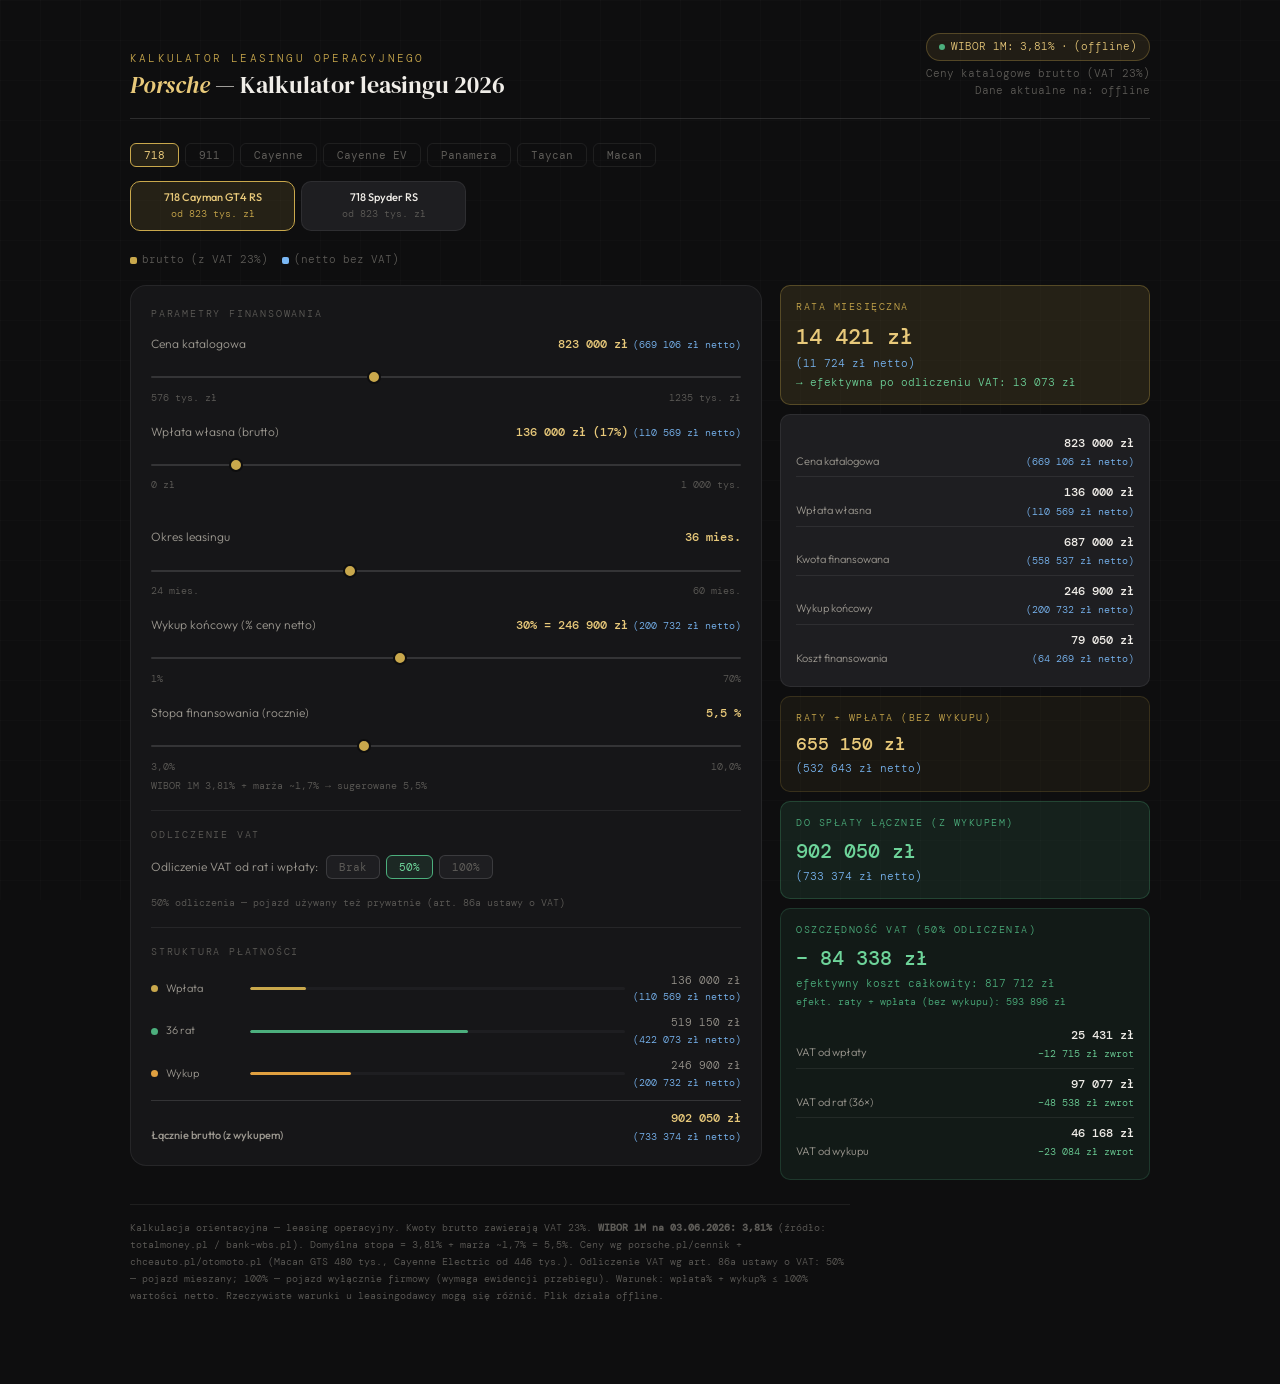
==== index.html @ e8d7996d "Add files via upload" ====
<!DOCTYPE html>
<html lang="pl">
<head>
<meta charset="UTF-8">
<meta name="viewport" content="width=device-width, initial-scale=1.0">
<title>Kalkulator leasingu — Porsche</title>
<link rel="preconnect" href="https://fonts.googleapis.com">
<link href="https://fonts.googleapis.com/css2?family=DM+Serif+Display:ital@0;1&family=DM+Mono:wght@400;500&family=Outfit:wght@300;400;500&display=swap" rel="stylesheet">
<style>
*, *::before, *::after { box-sizing: border-box; margin: 0; padding: 0; }
:root {
  --bg: #0e0e0f; --surface: #161618; --surface2: #1e1e21;
  --border: rgba(255,255,255,0.07); --border2: rgba(255,255,255,0.13);
  --gold: #c9a84c; --gold2: #e8c97a; --gold-dim: rgba(201,168,76,0.12);
  --text: #f0ede8; --text2: #9c9890; --text3: #5e5c58;
  --text-netto: #7ab8f5; --green: #4caf7d; --green-dim: rgba(76,175,125,0.12);
  --accent: var(--gold); --accent2: var(--gold2); --accent-dim: var(--gold-dim);
  --radius: 10px; --radius-lg: 16px;
}
html { font-size: 16px; }
body { background: var(--bg); color: var(--text); font-family: 'Outfit',sans-serif; font-weight: 300; min-height: 100vh; line-height: 1.6; }
body::before { content:''; position:fixed; inset:0; background-image: linear-gradient(rgba(255,255,255,0.015) 1px,transparent 1px),linear-gradient(90deg,rgba(255,255,255,0.015) 1px,transparent 1px); background-size:40px 40px; pointer-events:none; z-index:0; }
.app { position:relative; z-index:1; max-width:1060px; margin:0 auto; padding:32px 20px 80px; }

/* Header */
header { display:flex; align-items:flex-end; justify-content:space-between; margin-bottom:24px; padding-bottom:18px; border-bottom:0.5px solid var(--border2); flex-wrap:wrap; gap:12px; }
.brand-eye { font-size:11px; letter-spacing:0.2em; text-transform:uppercase; color:var(--gold); font-family:'DM Mono',monospace; margin-bottom:4px; }
h1 { font-family:'DM Serif Display',serif; font-size:24px; font-weight:400; line-height:1.2; }
h1 em { font-style:italic; color:var(--accent2); }
.wibor-badge { display:inline-flex; align-items:center; gap:6px; background:rgba(201,168,76,0.1); border:0.5px solid rgba(201,168,76,0.3); border-radius:20px; padding:4px 12px; font-size:11px; font-family:'DM Mono',monospace; color:var(--gold2); }
.wibor-dot { width:6px; height:6px; background:var(--green); border-radius:50%; animation: pulse 2s infinite; }
@keyframes pulse { 0%,100%{opacity:1} 50%{opacity:0.4} }
.header-note { font-size:11px; color:var(--text3); font-family:'DM Mono',monospace; margin-top:4px; text-align:right; }

/* Brand tabs */
.brand-tabs { display:flex; gap:8px; margin-bottom:16px; }
.brand-tab { padding:8px 22px; border-radius:8px; border:0.5px solid var(--border2); background:var(--surface2); cursor:pointer; font-size:13px; font-weight:500; color:var(--text2); transition:all 0.15s; font-family:'Outfit',sans-serif; }
.brand-tab.porsche.active { border-color:var(--gold); background:var(--gold-dim); color:var(--gold2); }


/* Cat tabs */
.cat-tabs { display:flex; gap:6px; flex-wrap:wrap; margin-bottom:14px; }
.cat-tab { padding:4px 13px; border-radius:6px; border:0.5px solid var(--border); background:transparent; cursor:pointer; font-size:11px; color:var(--text3); font-family:'DM Mono',monospace; transition:all 0.15s; }
.cat-tab:hover { color:var(--text2); border-color:var(--border2); }
.cat-tab.active { border-color:var(--accent); color:var(--accent2); background:var(--accent-dim); }

/* Model grid */
.model-grid { display:grid; grid-template-columns:repeat(auto-fill,minmax(145px,1fr)); gap:6px; margin-bottom:20px; }
.model-btn { background:var(--surface2); border:0.5px solid var(--border); border-radius:var(--radius); padding:8px 7px; cursor:pointer; transition:all 0.15s; text-align:center; }
.model-btn:hover { border-color:var(--border2); background:#222225; }
.model-btn.active { border-color:var(--accent); background:var(--accent-dim); }
.model-btn .mn { font-size:11px; font-weight:500; color:var(--text); display:block; line-height:1.3; }
.model-btn.active .mn { color:var(--accent2); }
.model-btn .mp { font-size:10px; color:var(--text3); font-family:'DM Mono',monospace; margin-top:2px; display:block; }
.model-btn.active .mp { color:var(--accent); }

/* Layout */
.layout { display:grid; grid-template-columns:1fr 370px; gap:18px; align-items:start; }
.panel { background:var(--surface); border:0.5px solid var(--border); border-radius:var(--radius-lg); padding:20px; }
.panel-title { font-size:10px; letter-spacing:0.18em; text-transform:uppercase; color:var(--text3); font-family:'DM Mono',monospace; margin-bottom:12px; }

/* Sliders */
.slider-block { margin-bottom:16px; }
.slider-header { display:flex; justify-content:space-between; align-items:baseline; margin-bottom:6px; flex-wrap:wrap; gap:4px; }
.slider-label { font-size:12px; color:var(--text2); }
.slider-value-wrap { display:flex; gap:5px; align-items:baseline; flex-wrap:wrap; justify-content:flex-end; }
.sv-brutto { font-family:'DM Mono',monospace; font-size:12px; color:var(--accent2); font-weight:500; }
.sv-netto { font-family:'DM Mono',monospace; font-size:10px; color:var(--text-netto); }
.sv-plain { font-family:'DM Mono',monospace; font-size:12px; color:var(--accent2); font-weight:500; }
input[type=range] { -webkit-appearance:none; appearance:none; width:100%; height:2px; background:var(--border2); border-radius:2px; outline:none; cursor:pointer; }
input[type=range]::-webkit-slider-thumb { -webkit-appearance:none; width:14px; height:14px; border-radius:50%; background:var(--accent); border:2px solid var(--bg); cursor:pointer; transition:transform 0.1s; }
input[type=range]::-webkit-slider-thumb:hover { transform:scale(1.25); }
input[type=range]::-moz-range-thumb { width:14px; height:14px; border-radius:50%; background:var(--accent); border:2px solid var(--bg); cursor:pointer; }
.slider-track-labels { display:flex; justify-content:space-between; margin-top:4px; }
.slider-track-labels span { font-size:10px; color:var(--text3); font-family:'DM Mono',monospace; }
.warning { font-size:10px; color:#f87171; font-family:'DM Mono',monospace; margin-top:4px; min-height:14px; }
.divider { border:none; border-top:0.5px solid var(--border); margin:16px 0; }
.hint { font-size:10px; color:var(--text3); font-family:'DM Mono',monospace; margin-top:3px; }

/* VAT toggle */
.vat-row { display:flex; align-items:center; gap:8px; margin-bottom:16px; flex-wrap:wrap; }
.vat-label { font-size:12px; color:var(--text2); flex-shrink:0; }
.vat-opts { display:flex; gap:6px; }
.vat-btn { padding:4px 12px; border-radius:6px; border:0.5px solid var(--border2); background:var(--surface2); cursor:pointer; font-size:11px; color:var(--text3); font-family:'DM Mono',monospace; transition:all 0.15s; }
.vat-btn.active { border-color:var(--green); background:rgba(76,175,125,0.12); color:#6ed49a; }

/* Legend */
.legend { display:flex; gap:14px; margin-bottom:16px; font-size:11px; font-family:'DM Mono',monospace; flex-wrap:wrap; }
.legend-item { display:flex; align-items:center; gap:5px; }
.legend-dot { width:7px; height:7px; border-radius:2px; }
.legend-dot.brutto { background:var(--accent); }
.legend-dot.netto { background:var(--text-netto); }
.legend-label { color:var(--text3); }

/* Results */
.results { display:flex; flex-direction:column; gap:9px; }
.result-card { background:var(--surface2); border:0.5px solid var(--border); border-radius:var(--radius); padding:13px 15px; }
.result-card.main { background:var(--accent-dim); border-color:rgba(201,168,76,0.3); }
.result-card.total { background:var(--green-dim); border-color:rgba(76,175,125,0.25); }

.result-card.subtotal { background: rgba(201,168,76,0.06); border-color: rgba(201,168,76,0.18); }
.result-card.subtotal .rc-label { color: var(--gold); }
.result-card.subtotal .rc-brutto { color: var(--gold2); font-size: 18px; }

.result-card.vat-saving { background:rgba(76,175,125,0.08); border-color:rgba(76,175,125,0.2); }
.rc-label { font-size:10px; letter-spacing:0.15em; text-transform:uppercase; color:var(--text3); font-family:'DM Mono',monospace; margin-bottom:4px; }
.result-card.main .rc-label { color:var(--accent); }
.result-card.total .rc-label { color:var(--green); }
.result-card.vat-saving .rc-label { color:#4caf7d; }
.rc-big { display:flex; flex-direction:column; gap:1px; }
.rc-brutto { font-family:'DM Mono',monospace; font-size:22px; font-weight:500; color:var(--accent2); }
.result-card.total .rc-brutto { color:#6ed49a; font-size:20px; }
.result-card.vat-saving .rc-brutto { color:#6ed49a; font-size:18px; }
.rc-netto-line { font-family:'DM Mono',monospace; font-size:11px; color:var(--text-netto); }
.result-row { display:flex; justify-content:space-between; align-items:flex-end; padding:6px 0; border-bottom:0.5px solid var(--border); gap:8px; }
.result-row:last-child { border-bottom:none; }
.rr-label { font-size:11px; color:var(--text2); flex-shrink:0; }
.rr-values { display:flex; flex-direction:column; align-items:flex-end; gap:1px; }
.rr-brutto { font-size:12px; font-weight:500; color:var(--text); font-family:'DM Mono',monospace; }
.rr-netto { font-size:10px; color:var(--text-netto); font-family:'DM Mono',monospace; }
.rr-green { font-size:10px; color:#6ed49a; font-family:'DM Mono',monospace; }

/* Bars */
.bars { margin-top:2px; }
.bar-row { display:flex; align-items:center; gap:8px; margin-bottom:9px; }
.bar-dot { width:7px; height:7px; border-radius:50%; flex-shrink:0; }
.bar-name { font-size:11px; color:var(--text2); min-width:76px; }
.bar-track { flex:1; height:3px; background:var(--surface2); border-radius:2px; overflow:hidden; }
.bar-fill { height:100%; border-radius:2px; transition:width 0.3s cubic-bezier(.4,0,.2,1); }
.bar-amounts { display:flex; flex-direction:column; align-items:flex-end; min-width:108px; }
.bar-brutto { font-size:11px; font-family:'DM Mono',monospace; color:var(--text2); }
.bar-netto { font-size:10px; font-family:'DM Mono',monospace; color:var(--text-netto); }
.bar-total-line { display:flex; justify-content:space-between; align-items:flex-end; padding-top:8px; border-top:0.5px solid var(--border2); margin-top:2px; }
.btl { font-size:11px; color:var(--text2); font-weight:500; }
.btv-wrap { display:flex; flex-direction:column; align-items:flex-end; gap:1px; }
.btv-brutto { font-size:12px; font-family:'DM Mono',monospace; color:var(--accent2); font-weight:500; }
.btv-netto { font-size:10px; font-family:'DM Mono',monospace; color:var(--text-netto); }

.footnote { margin-top:24px; font-size:10px; color:var(--text3); line-height:1.7; padding-top:14px; border-top:0.5px solid var(--border); font-family:'DM Mono',monospace; max-width:720px; }

@media(max-width:820px){
  .layout{grid-template-columns:1fr;}
  .model-grid{grid-template-columns:repeat(2,1fr);}
  h1{font-size:20px;}
  header{flex-direction:column;align-items:flex-start;}
  .header-note{text-align:left;}
}
</style>
</head>
<body>
<div class="app">

<header>
  <div>
    <div class="brand-eye">Kalkulator leasingu operacyjnego</div>
    <h1><em>Porsche</em> — Kalkulator leasingu 2026</h1>
  </div>
  <div>
    <div class="wibor-badge"><div class="wibor-dot"></div>WIBOR 1M: <span id="wibor-val">…</span> · <span id="wibor-date">…</span></div>
    <div class="header-note">Ceny katalogowe brutto (VAT 23%)<br>Dane aktualne na: <span id="data-updated">…</span></div>
  </div>
</header>


<div id="loading-status" style="font-size:11px;color:var(--text3);font-family:'DM Mono',monospace;margin-bottom:12px;">⟳ Ładowanie aktualnych danych…</div>
<div class="cat-tabs" id="cat-tabs"></div>
<div class="model-grid" id="models"></div>

<div class="legend">
  <div class="legend-item"><div class="legend-dot brutto"></div><span class="legend-label">brutto (z VAT 23%)</span></div>
  <div class="legend-item"><div class="legend-dot netto"></div><span class="legend-label">(netto bez VAT)</span></div>
</div>

<div class="layout">
<div>
<div class="panel">
  <div class="panel-title">Parametry finansowania</div>

  <div class="slider-block">
    <div class="slider-header">
      <span class="slider-label">Cena katalogowa</span>
      <div class="slider-value-wrap"><span class="sv-brutto" id="v-price-b"></span><span class="sv-netto" id="v-price-n"></span></div>
    </div>
    <input type="range" id="price" min="100000" max="1500000" value="681000" step="1000">
    <div class="slider-track-labels"><span id="price-min-lbl"></span><span id="price-max-lbl"></span></div>
  </div>

  <div class="slider-block">
    <div class="slider-header">
      <span class="slider-label">Wpłata własna (brutto)</span>
      <div class="slider-value-wrap"><span class="sv-brutto" id="v-dep-b"></span><span class="sv-netto" id="v-dep-n"></span></div>
    </div>
    <input type="range" id="deposit" min="0" max="1000000" value="136000" step="1000">
    <div class="slider-track-labels"><span>0 zł</span><span>1 000 tys.</span></div>
    <div class="warning" id="warn"></div>
  </div>

  <div class="slider-block">
    <div class="slider-header">
      <span class="slider-label">Okres leasingu</span>
      <span class="sv-plain" id="v-months"></span>
    </div>
    <input type="range" id="months" min="24" max="60" value="36" step="12">
    <div class="slider-track-labels"><span>24 mies.</span><span>60 mies.</span></div>
  </div>

  <div class="slider-block">
    <div class="slider-header">
      <span class="slider-label">Wykup końcowy (% ceny netto)</span>
      <div class="slider-value-wrap"><span class="sv-brutto" id="v-buyout-b"></span><span class="sv-netto" id="v-buyout-n"></span></div>
    </div>
    <input type="range" id="buyout" min="1" max="70" value="30" step="1">
    <div class="slider-track-labels"><span>1%</span><span>70%</span></div>
  </div>

  <div class="slider-block">
    <div class="slider-header">
      <span class="slider-label">Stopa finansowania (rocznie)</span>
      <span class="sv-plain" id="v-rate"></span>
    </div>
    <input type="range" id="rate" min="3.0" max="10.0" value="5.5" step="0.1">
    <div class="slider-track-labels"><span>3,0%</span><span>10,0%</span></div>
    <div class="hint">WIBOR 1M 3,81% + marża ~1,7% → sugerowane 5,5%</div>
  </div>

  <hr class="divider">

  <div class="panel-title">Odliczenie VAT</div>
  <div class="vat-row">
    <span class="vat-label">Odliczenie VAT od rat i wpłaty:</span>
    <div class="vat-opts">
      <button class="vat-btn" id="vat0" onclick="setVat(0)">Brak</button>
      <button class="vat-btn active" id="vat50" onclick="setVat(50)">50%</button>
      <button class="vat-btn" id="vat100" onclick="setVat(100)">100%</button>
    </div>
  </div>
  <div class="hint" id="vat-hint">50% odliczenia — pojazd używany też prywatnie (art. 86a ustawy o VAT)</div>

  <hr class="divider">
  <div class="panel-title">Struktura płatności</div>
  <div class="bars" id="bars"></div>
</div>
</div>

<div class="results" id="results"></div>
</div>

<p class="footnote">Kalkulacja orientacyjna — leasing operacyjny. Kwoty brutto zawierają VAT 23%. <b>WIBOR 1M na 03.06.2026: 3,81%</b> (źródło: totalmoney.pl / bank-wbs.pl). Domyślna stopa = 3,81% + marża ~1,7% = 5,5%. Ceny wg porsche.pl/cennik + chceauto.pl/otomoto.pl (Macan GTS 480 tys., Cayenne Electric od 446 tys.). Odliczenie VAT wg art. 86a ustawy o VAT: 50% — pojazd mieszany; 100% — pojazd wyłącznie firmowy (wymaga ewidencji przebiegu). Warunek: wpłata% + wykup% ≤ 100% wartości netto. Rzeczywiste warunki u leasingodawcy mogą się różnić. Plik działa offline.</p>
</div>

<script>
// ========== DATA ==========
// Dane ładowane z data/data.json (aktualizowanego codziennie przez GitHub Actions)
let BRANDS = null;  // zostanie ustawione po załadowaniu JSON


// ── Dane wbudowane (fallback gdy brak sieci lub data.json nie istnieje) ─────
const FALLBACK_PRICES = {
  '911': [
    {name:'911 Carrera',          price:681000},
    {name:'911 Carrera Cab.',     price:749000},
    {name:'911 Carrera T',        price:734000},
    {name:'911 Carrera T Cab.',   price:795000},
    {name:'911 Carrera S',        price:773000},
    {name:'911 Carrera S Cab.',   price:841000},
    {name:'911 Carrera 4',        price:736000},
    {name:'911 Carrera 4 Cab.',   price:804000},
    {name:'911 Carrera 4S',       price:826000},
    {name:'911 Carrera 4S Cab.',  price:894000},
    {name:'911 Targa 4',          price:808000},
    {name:'911 Targa 4S',         price:898000},
    {name:'911 Carrera GTS',      price:895000},
    {name:'911 Carrera 4 GTS',    price:949000},
    {name:'911 Targa 4 GTS',      price:974000},
    {name:'911 GT3',              price:946000},
    {name:'911 GT3 Touring',      price:946000},
    {name:'911 GT3 RS',           price:1246000},
    {name:'911 Turbo S',          price:1299000},
    {name:'911 Turbo S Cab.',     price:1369000},
    {name:'911 Turbo 50 Years',   price:1387000},
  ],
  '718': [
    {name:'718 Cayman GT4 RS',    price:823000},
    {name:'718 Spyder RS',        price:823000},
  ],
  'Cayenne': [
    {name:'Cayenne',              price:478000},
    {name:'Cayenne Coupe',        price:516000},
    {name:'Cayenne S',            price:572000},
    {name:'Cayenne S Coupe',      price:611000},
    {name:'Cayenne E-Hybrid',     price:562000},
    {name:'Cayenne E-Hyb. Coupe', price:598000},
    {name:'Cayenne Turbo E-Hyb.', price:807000},
    {name:'Cayenne Turbo GT',     price:889000},
  ],
  'Cayenne EV': [
    {name:'Cayenne Electric',          price:446000},
    {name:'Cayenne S Electric',        price:557000},
    {name:'Cayenne Turbo Electric',    price:727000},
    {name:'Cayenne Coupé Electric',    price:463000},
    {name:'Cayenne S Coupé Electric',  price:570000},
    {name:'Cayenne Turbo Coupé Elec.',price:740000},
  ],
  'Panamera': [
    {name:'Panamera',              price:513000},
    {name:'Panamera 4',            price:563000},
    {name:'Panamera 4S',           price:656000},
    {name:'Panamera 4 E-Hybrid',   price:620000},
    {name:'Panamera 4S E-Hyb.',    price:730000},
    {name:'Panamera Turbo E-Hyb.', price:912000},
    {name:'Panamera Executive',    price:657000},
    {name:'Pan. 4 Executive',      price:707000},
    {name:'Pan. Turbo E-Hyb. Exec.',price:962000},
  ],
  'Taycan': [
    {name:'Taycan',                price:489000},
    {name:'Taycan 4',              price:513000},
    {name:'Taycan 4S',             price:620000},
    {name:'Taycan GTS',            price:700000},
    {name:'Taycan Turbo',          price:750000},
    {name:'Taycan Turbo S',        price:894000},
    {name:'Taycan Sport Turismo',  price:489000},
    {name:'Taycan 4 ST',           price:513000},
    {name:'Taycan 4S ST',          price:620000},
    {name:'Taycan GTS ST',         price:720000},
    {name:'Taycan Turbo ST',       price:760000},
    {name:'Taycan Turbo S ST',     price:974000},
    {name:'Taycan Cross Turismo',  price:563000},
    {name:'Taycan 4 CT',           price:601000},
    {name:'Taycan 4S CT',          price:680000},
    {name:'Taycan Turbo CT',       price:800000},
    {name:'Taycan Turbo S CT',     price:974000},
  ],
  'Macan': [
    {name:'Macan',                 price:298000},
    {name:'Macan T',               price:342000},
    {name:'Macan S',               price:357000},
    {name:'Macan GTS (benzyna)',   price:411000},
    {name:'Macan EV',              price:370000},
    {name:'Macan 4 EV',            price:413000},
    {name:'Macan 4S EV',           price:490000},
    {name:'Macan GTS EV',          price:480000},
    {name:'Macan Turbo EV',        price:521000},
  ],
};

async function loadData() {
  const statusEl = document.getElementById('loading-status');
  try {
    // Dodajemy timestamp żeby uniknąć cache przeglądarki
    const resp = await fetch('data/data.json?v=' + Date.now());
    if (!resp.ok) throw new Error('HTTP ' + resp.status);
    const data = await resp.json();

    // Aktualizuj WIBOR w nagłówku
    if (data.wibor) {
      document.getElementById('wibor-val').textContent =
        data.wibor.toFixed(2).replace('.', ',') + '%';
      document.getElementById('wibor-date').textContent = data.wibor_date || '';
      // Ustaw domyślną stopę = WIBOR + 1.7% marży
      const suggested = Math.round((data.wibor + 1.7) * 10) / 10;
      document.getElementById('rate').value = Math.min(suggested, 10);
    }
    if (data.updated_at) {
      document.getElementById('data-updated').textContent =
        data.updated_at.slice(0, 10);
    }

    // Użyj cen z JSON jeśli dostępne, wpp fallback wbudowany
    const prices = (data.prices && Object.keys(data.prices).length > 0)
      ? data.prices
      : FALLBACK_PRICES;

    BRANDS = {
      porsche: {
        accent: '#c9a84c', accent2: '#e8c97a',
        accentDim: 'rgba(201,168,76,0.12)', accentBorder: 'rgba(201,168,76,0.3)',
        categories: prices
      }
    };

    if (statusEl) statusEl.remove();
    initApp();

  } catch (err) {
    console.warn('Nie udało się załadować data.json, używam danych wbudowanych:', err);
    // Fallback: użyj cen zahardkodowanych
    BRANDS = {
      porsche: {
        accent: '#c9a84c', accent2: '#e8c97a',
        accentDim: 'rgba(201,168,76,0.12)', accentBorder: 'rgba(201,168,76,0.3)',
        categories: FALLBACK_PRICES
      }
    };
    document.getElementById('wibor-val').textContent = '3,81%';
    document.getElementById('wibor-date').textContent = '(offline)';
    document.getElementById('data-updated').textContent = 'offline';
    if (statusEl) statusEl.remove();
    initApp();
  }
}

// ========== STATE ==========
let currentBrand = 'porsche';
let currentCat   = null;
let currentIdx   = 0;
let vatPct       = 50; // 0, 50, 100

function pl(n){ return Math.round(n).toLocaleString('pl-PL')+' zł'; }
function plk(n){ return Math.round(n/1000)+' tys. zł'; }

// ========== BRAND SWITCH ==========


function renderCatTabs() {
  const cats = Object.keys(BRANDS[currentBrand].categories);
  document.getElementById('cat-tabs').innerHTML = cats.map(c=>
    `<button class="cat-tab ${c===currentCat?'active':''}" onclick="switchCat('${c}')">${c}</button>`
  ).join('');
}

function switchCat(cat) {
  currentCat = cat; currentIdx = 0;
  document.querySelectorAll('.cat-tab').forEach(t=>t.className='cat-tab'+(t.textContent===cat?' active':''));
  renderModels();
  const first = BRANDS[currentBrand].categories[cat][0];
  if(first) document.getElementById('price').value = first.price;
  calc();
}

function renderModels() {
  const models = BRANDS[currentBrand].categories[currentCat];
  document.getElementById('models').innerHTML = models.map((m,i)=>
    `<div class="model-btn ${i===currentIdx?'active':''}" onclick="selectModel(${i})">
      <span class="mn">${m.name}</span>
      <span class="mp">od ${plk(m.price)}</span>
    </div>`
  ).join('');
}

function selectModel(i) {
  currentIdx = i;
  const m = BRANDS[currentBrand].categories[currentCat][i];
  document.getElementById('price').value = m.price;
  document.querySelectorAll('.model-btn').forEach((b,j)=>b.className='model-btn'+(j===i?' active':''));
  calc();
}

// ========== VAT ==========
function setVat(pct) {
  vatPct = pct;
  ['vat0','vat50','vat100'].forEach(id=>document.getElementById(id).classList.remove('active'));
  document.getElementById('vat'+pct).classList.add('active');
  const hints = {
    0: 'Brak odliczenia VAT — pojazd prywatny lub brak rejestracji VAT',
    50: '50% odliczenia — pojazd używany też prywatnie (art. 86a ustawy o VAT)',
    100: '100% odliczenia — pojazd wyłącznie firmowy z ewidencją przebiegu (VAT-26)'
  };
  document.getElementById('vat-hint').textContent = hints[pct];
  calc();
}

// ========== CALC ==========
function calc() {
  const priceBrutto  = +document.getElementById('price').value;
  const priceNetto   = priceBrutto / 1.23;
  const depBrutto    = +document.getElementById('deposit').value;
  const depNetto     = depBrutto / 1.23;
  const n            = +document.getElementById('months').value;
  const buyoutPct    = +document.getElementById('buyout').value / 100;
  const annualRate   = +document.getElementById('rate').value / 100;
  const monthlyRate  = annualRate / 12;

  // constraint
  const depPctN  = depNetto / priceNetto;
  const sumPct   = depPctN + buyoutPct;
  const warnEl   = document.getElementById('warn');
  if(sumPct > 1.001) {
    warnEl.textContent = `⚠ Wpłata (${Math.round(depPctN*100)}%) + wykup (${Math.round(buyoutPct*100)}%) = ${Math.round(sumPct*100)}% > 100% — zmniejsz wykup lub wpłatę`;
  } else { warnEl.textContent = ''; }

  const buyoutNetto   = priceNetto * buyoutPct;
  const buyoutBrutto  = buyoutNetto * 1.23;
  const financedNetto = priceNetto - depNetto;
  const financedBrutto= priceBrutto - depBrutto;
  const factor        = Math.pow(1 + monthlyRate, n);
  let pmtNetto = 0;
  if(financedNetto > 0 && monthlyRate > 0) {
    pmtNetto = (financedNetto - buyoutNetto / factor) * (monthlyRate * factor) / (factor - 1);
  }
  const pmtBrutto    = pmtNetto * 1.23;

  const totalNetto   = depNetto + pmtNetto * n + buyoutNetto;
  const totalBrutto  = depBrutto + pmtBrutto * n + buyoutBrutto;
  const costBrutto   = totalBrutto - priceBrutto;
  const costNetto    = totalNetto - priceNetto;

  // VAT savings
  // VAT contained in: deposit, monthly payments (23% on netto), buyout
  const vatInDep     = depBrutto - depNetto;
  const vatInPmt     = (pmtBrutto - pmtNetto) * n;
  const vatInBuyout  = buyoutBrutto - buyoutNetto;
  const totalVatPaid = vatInDep + vatInPmt + vatInBuyout;
  const vatSaving    = totalVatPaid * (vatPct / 100);
  const effectiveCost= totalBrutto - vatSaving;
  const depPctDisplay= Math.round(depBrutto / priceBrutto * 100);

  // price slider range
  const models = BRANDS[currentBrand].categories[currentCat];
  const minP = Math.max(50000, Math.min(...models.map(m=>m.price))*0.7);
  const maxP = Math.min(2000000, Math.max(...models.map(m=>m.price))*1.5);
  const ps = document.getElementById('price');
  ps.min = Math.round(minP); ps.max = Math.round(maxP);
  document.getElementById('price-min-lbl').textContent = plk(minP);
  document.getElementById('price-max-lbl').textContent = plk(maxP);

  // labels
  document.getElementById('v-price-b').textContent = pl(priceBrutto);
  document.getElementById('v-price-n').textContent = `(${pl(Math.round(priceNetto))} netto)`;
  document.getElementById('v-dep-b').textContent   = pl(depBrutto)+` (${depPctDisplay}%)`;
  document.getElementById('v-dep-n').textContent   = `(${pl(Math.round(depNetto))} netto)`;
  document.getElementById('v-months').textContent  = n+' mies.';
  document.getElementById('v-buyout-b').textContent= document.getElementById('buyout').value+'% = '+pl(Math.round(buyoutBrutto));
  document.getElementById('v-buyout-n').textContent= `(${pl(Math.round(buyoutNetto))} netto)`;
  document.getElementById('v-rate').textContent    = (+document.getElementById('rate').value).toFixed(1).replace('.',',')+' %';

  // VAT row per rata
  const vatSavingPerMonth = (pmtBrutto - pmtNetto) * (vatPct/100);
  const pmtEffective      = pmtBrutto - vatSavingPerMonth;

  // results
  document.getElementById('results').innerHTML = `
    <div class="result-card main">
      <div class="rc-label">Rata miesięczna</div>
      <div class="rc-big">
        <span class="rc-brutto">${pl(pmtBrutto)}</span>
        <span class="rc-netto-line">(${pl(pmtNetto)} netto)</span>
        ${vatPct>0 ? `<span class="rc-netto-line" style="color:#6ed49a">→ efektywna po odliczeniu VAT: ${pl(pmtEffective)}</span>` : ''}
      </div>
    </div>

    <div class="result-card">
      <div class="result-row">
        <span class="rr-label">Cena katalogowa</span>
        <div class="rr-values"><span class="rr-brutto">${pl(priceBrutto)}</span><span class="rr-netto">(${pl(Math.round(priceNetto))} netto)</span></div>
      </div>
      <div class="result-row">
        <span class="rr-label">Wpłata własna</span>
        <div class="rr-values"><span class="rr-brutto">${pl(depBrutto)}</span><span class="rr-netto">(${pl(Math.round(depNetto))} netto)</span></div>
      </div>
      <div class="result-row">
        <span class="rr-label">Kwota finansowana</span>
        <div class="rr-values"><span class="rr-brutto">${pl(Math.round(financedBrutto))}</span><span class="rr-netto">(${pl(Math.round(financedNetto))} netto)</span></div>
      </div>
      <div class="result-row">
        <span class="rr-label">Wykup końcowy</span>
        <div class="rr-values"><span class="rr-brutto">${pl(Math.round(buyoutBrutto))}</span><span class="rr-netto">(${pl(Math.round(buyoutNetto))} netto)</span></div>
      </div>
      <div class="result-row">
        <span class="rr-label">Koszt finansowania</span>
        <div class="rr-values"><span class="rr-brutto">${pl(Math.round(costBrutto))}</span><span class="rr-netto">(${pl(Math.round(costNetto))} netto)</span></div>
      </div>
    </div>

    <div class="result-card subtotal">
      <div class="rc-label">Raty + wpłata (bez wykupu)</div>
      <div class="rc-big">
        <span class="rc-brutto">${pl(Math.round(depBrutto + pmtBrutto*n))}</span>
        <span class="rc-netto-line">(${pl(Math.round(depNetto + pmtNetto*n))} netto)</span>
      </div>
    </div>

    <div class="result-card total">
      <div class="rc-label">Do spłaty łącznie (z wykupem)</div>
      <div class="rc-big">
        <span class="rc-brutto">${pl(Math.round(totalBrutto))}</span>
        <span class="rc-netto-line">(${pl(Math.round(totalNetto))} netto)</span>
      </div>
    </div>

    ${vatPct > 0 ? `
    <div class="result-card vat-saving">
      <div class="rc-label">Oszczędność VAT (${vatPct}% odliczenia)</div>
      <div class="rc-big">
        <span class="rc-brutto" style="color:#6ed49a;font-size:20px;">− ${pl(Math.round(vatSaving))}</span>
        <span class="rc-netto-line" style="color:#4caf7d;">efektywny koszt całkowity: ${pl(Math.round(effectiveCost))}</span>
        <span class="rc-netto-line" style="color:#4caf7d;font-size:10px;">efekt. raty + wpłata (bez wykupu): ${pl(Math.round(depBrutto + pmtBrutto*n - (vatInDep + vatInPmt)*(vatPct/100)))}</span>
      </div>
      <div style="margin-top:10px">
        <div class="result-row">
          <span class="rr-label">VAT od wpłaty</span>
          <div class="rr-values"><span class="rr-brutto">${pl(Math.round(vatInDep))}</span><span class="rr-green">−${pl(Math.round(vatInDep*(vatPct/100)))} zwrot</span></div>
        </div>
        <div class="result-row">
          <span class="rr-label">VAT od rat (${n}×)</span>
          <div class="rr-values"><span class="rr-brutto">${pl(Math.round(vatInPmt))}</span><span class="rr-green">−${pl(Math.round(vatInPmt*(vatPct/100)))} zwrot</span></div>
        </div>
        <div class="result-row">
          <span class="rr-label">VAT od wykupu</span>
          <div class="rr-values"><span class="rr-brutto">${pl(Math.round(vatInBuyout))}</span><span class="rr-green">−${pl(Math.round(vatInBuyout*(vatPct/100)))} zwrot</span></div>
        </div>
      </div>
    </div>
    ` : `<div class="result-card" style="opacity:0.5"><div class="rc-label">Oszczędność VAT</div><div style="font-size:12px;color:var(--text3);font-family:'DM Mono',monospace;margin-top:4px;">Wybierz odliczenie 50% lub 100% powyżej</div></div>`}
  `;

  // Bars
  const totalB = depBrutto + pmtBrutto*n + buyoutBrutto;
  const acc = BRANDS[currentBrand].accent;
  const bars = [
    {label:'Wpłata',      color:acc,        brutto:depBrutto,    netto:depNetto},
    {label:n+' rat',      color:'#4caf7d',  brutto:pmtBrutto*n,  netto:pmtNetto*n},
    {label:'Wykup',       color:'#e0a040',  brutto:buyoutBrutto, netto:buyoutNetto},
  ];
  document.getElementById('bars').innerHTML = bars.map(b=>`
    <div class="bar-row">
      <div class="bar-dot" style="background:${b.color}"></div>
      <span class="bar-name">${b.label}</span>
      <div class="bar-track"><div class="bar-fill" style="width:${totalB>0?Math.round(b.brutto/totalB*100):0}%;background:${b.color}"></div></div>
      <div class="bar-amounts">
        <span class="bar-brutto">${pl(Math.round(b.brutto))}</span>
        <span class="bar-netto">(${pl(Math.round(b.netto))} netto)</span>
      </div>
    </div>
  `).join('')+`
    <div class="bar-total-line">
      <span class="btl">Łącznie brutto (z wykupem)</span>
      <div class="btv-wrap">
        <span class="btv-brutto">${pl(Math.round(totalBrutto))}</span>
        <span class="btv-netto">(${pl(Math.round(totalNetto))} netto)</span>
      </div>
    </div>
  `;
}

// ========== INIT ==========
function initApp() {
  currentCat = Object.keys(BRANDS.porsche.categories)[0];
  renderCatTabs();
  renderModels();
  const first = BRANDS.porsche.categories[currentCat][0];
  if (first) document.getElementById('price').value = first.price;
  calc();
  ['price','deposit','months','buyout','rate'].forEach(id => {
    document.getElementById(id).addEventListener('input', calc);
  });
}

// Załaduj dane z JSON i uruchom aplikację
loadData();
</script>
</body>
</html>
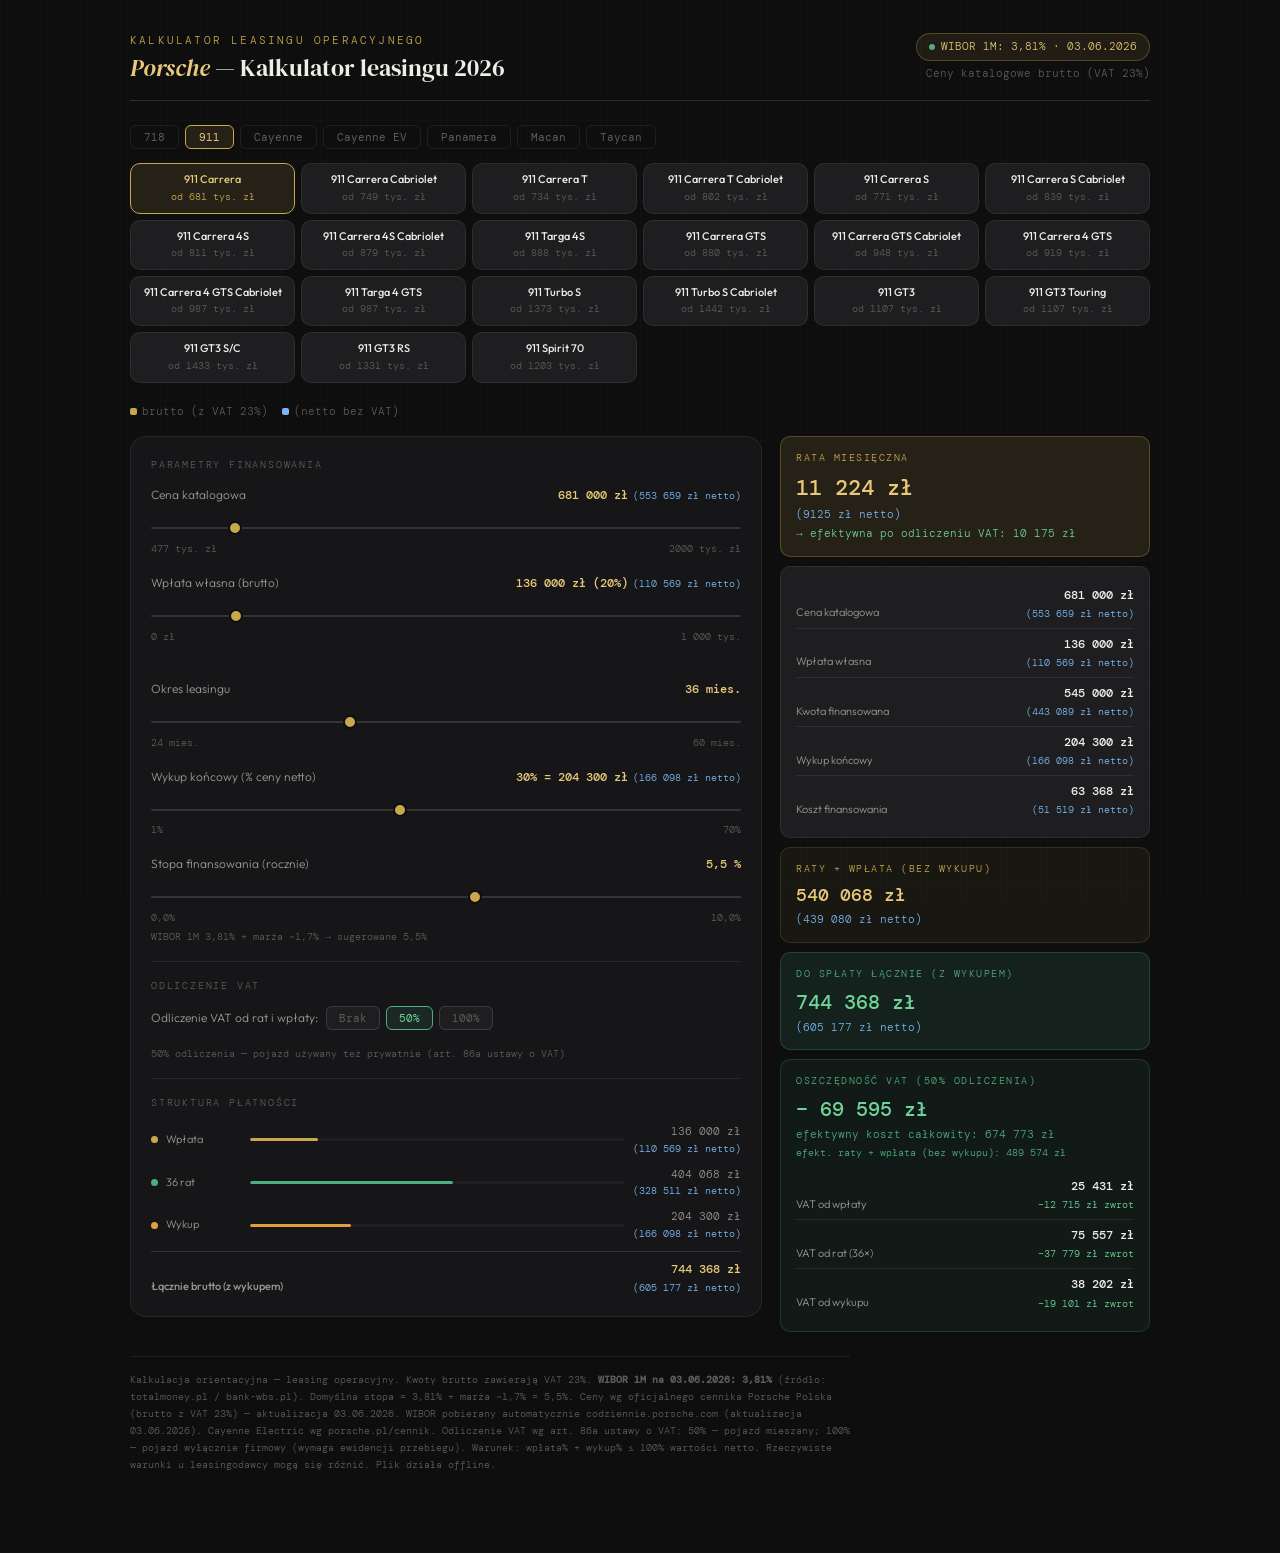
==== commit bfb1ae78: "Add files via upload" ====
--- a/index.html
+++ b/index.html
@@ -3,7 +3,7 @@
 <head>
 <meta charset="UTF-8">
 <meta name="viewport" content="width=device-width, initial-scale=1.0">
-<title>Kalkulator leasingu — Porsche</title>
+<title>Kalkulator leasingu Porsche — cennik 2025/2026</title>
 <link rel="preconnect" href="https://fonts.googleapis.com">
 <link href="https://fonts.googleapis.com/css2?family=DM+Serif+Display:ital@0;1&family=DM+Mono:wght@400;500&family=Outfit:wght@300;400;500&display=swap" rel="stylesheet">
 <style>
@@ -156,13 +156,12 @@
     <h1><em>Porsche</em> — Kalkulator leasingu 2026</h1>
   </div>
   <div>
-    <div class="wibor-badge"><div class="wibor-dot"></div>WIBOR 1M: <span id="wibor-val">…</span> · <span id="wibor-date">…</span></div>
-    <div class="header-note">Ceny katalogowe brutto (VAT 23%)<br>Dane aktualne na: <span id="data-updated">…</span></div>
+    <div class="wibor-badge"><div class="wibor-dot"></div>WIBOR 1M: 3,81% · 03.06.2026</div>
+    <div class="header-note">Ceny katalogowe brutto (VAT 23%)</div>
   </div>
 </header>
 
 
-<div id="loading-status" style="font-size:11px;color:var(--text3);font-family:'DM Mono',monospace;margin-bottom:12px;">⟳ Ładowanie aktualnych danych…</div>
 <div class="cat-tabs" id="cat-tabs"></div>
 <div class="model-grid" id="models"></div>
 
@@ -218,8 +217,8 @@
       <span class="slider-label">Stopa finansowania (rocznie)</span>
       <span class="sv-plain" id="v-rate"></span>
     </div>
-    <input type="range" id="rate" min="3.0" max="10.0" value="5.5" step="0.1">
-    <div class="slider-track-labels"><span>3,0%</span><span>10,0%</span></div>
+    <input type="range" id="rate" min="0.0" max="10.0" value="5.5" step="0.1">
+    <div class="slider-track-labels"><span>0,0%</span><span>10,0%</span></div>
     <div class="hint">WIBOR 1M 3,81% + marża ~1,7% → sugerowane 5,5%</div>
   </div>
 
@@ -245,164 +244,121 @@
 <div class="results" id="results"></div>
 </div>
 
-<p class="footnote">Kalkulacja orientacyjna — leasing operacyjny. Kwoty brutto zawierają VAT 23%. <b>WIBOR 1M na 03.06.2026: 3,81%</b> (źródło: totalmoney.pl / bank-wbs.pl). Domyślna stopa = 3,81% + marża ~1,7% = 5,5%. Ceny wg porsche.pl/cennik + chceauto.pl/otomoto.pl (Macan GTS 480 tys., Cayenne Electric od 446 tys.). Odliczenie VAT wg art. 86a ustawy o VAT: 50% — pojazd mieszany; 100% — pojazd wyłącznie firmowy (wymaga ewidencji przebiegu). Warunek: wpłata% + wykup% ≤ 100% wartości netto. Rzeczywiste warunki u leasingodawcy mogą się różnić. Plik działa offline.</p>
+<p class="footnote">Kalkulacja orientacyjna — leasing operacyjny. Kwoty brutto zawierają VAT 23%. <b>WIBOR 1M na 03.06.2026: 3,81%</b> (źródło: totalmoney.pl / bank-wbs.pl). Domyślna stopa = 3,81% + marża ~1,7% = 5,5%. Ceny wg oficjalnego cennika Porsche Polska (brutto z VAT 23%) — aktualizacja 03.06.2026. WIBOR pobierany automatycznie codziennie.porsche.com (aktualizacja 03.06.2026). Cayenne Electric wg porsche.pl/cennik. Odliczenie VAT wg art. 86a ustawy o VAT: 50% — pojazd mieszany; 100% — pojazd wyłącznie firmowy (wymaga ewidencji przebiegu). Warunek: wpłata% + wykup% ≤ 100% wartości netto. Rzeczywiste warunki u leasingodawcy mogą się różnić. Plik działa offline.</p>
 </div>
 
 <script>
 // ========== DATA ==========
-// Dane ładowane z data/data.json (aktualizowanego codziennie przez GitHub Actions)
-let BRANDS = null;  // zostanie ustawione po załadowaniu JSON
-
-
-// ── Dane wbudowane (fallback gdy brak sieci lub data.json nie istnieje) ─────
-const FALLBACK_PRICES = {
-  '911': [
-    {name:'911 Carrera',          price:681000},
-    {name:'911 Carrera Cab.',     price:749000},
-    {name:'911 Carrera T',        price:734000},
-    {name:'911 Carrera T Cab.',   price:795000},
-    {name:'911 Carrera S',        price:773000},
-    {name:'911 Carrera S Cab.',   price:841000},
-    {name:'911 Carrera 4',        price:736000},
-    {name:'911 Carrera 4 Cab.',   price:804000},
-    {name:'911 Carrera 4S',       price:826000},
-    {name:'911 Carrera 4S Cab.',  price:894000},
-    {name:'911 Targa 4',          price:808000},
-    {name:'911 Targa 4S',         price:898000},
-    {name:'911 Carrera GTS',      price:895000},
-    {name:'911 Carrera 4 GTS',    price:949000},
-    {name:'911 Targa 4 GTS',      price:974000},
-    {name:'911 GT3',              price:946000},
-    {name:'911 GT3 Touring',      price:946000},
-    {name:'911 GT3 RS',           price:1246000},
-    {name:'911 Turbo S',          price:1299000},
-    {name:'911 Turbo S Cab.',     price:1369000},
-    {name:'911 Turbo 50 Years',   price:1387000},
-  ],
-  '718': [
-    {name:'718 Cayman GT4 RS',    price:823000},
-    {name:'718 Spyder RS',        price:823000},
-  ],
-  'Cayenne': [
-    {name:'Cayenne',              price:478000},
-    {name:'Cayenne Coupe',        price:516000},
-    {name:'Cayenne S',            price:572000},
-    {name:'Cayenne S Coupe',      price:611000},
-    {name:'Cayenne E-Hybrid',     price:562000},
-    {name:'Cayenne E-Hyb. Coupe', price:598000},
-    {name:'Cayenne Turbo E-Hyb.', price:807000},
-    {name:'Cayenne Turbo GT',     price:889000},
-  ],
-  'Cayenne EV': [
-    {name:'Cayenne Electric',          price:446000},
-    {name:'Cayenne S Electric',        price:557000},
-    {name:'Cayenne Turbo Electric',    price:727000},
-    {name:'Cayenne Coupé Electric',    price:463000},
-    {name:'Cayenne S Coupé Electric',  price:570000},
-    {name:'Cayenne Turbo Coupé Elec.',price:740000},
-  ],
-  'Panamera': [
-    {name:'Panamera',              price:513000},
-    {name:'Panamera 4',            price:563000},
-    {name:'Panamera 4S',           price:656000},
-    {name:'Panamera 4 E-Hybrid',   price:620000},
-    {name:'Panamera 4S E-Hyb.',    price:730000},
-    {name:'Panamera Turbo E-Hyb.', price:912000},
-    {name:'Panamera Executive',    price:657000},
-    {name:'Pan. 4 Executive',      price:707000},
-    {name:'Pan. Turbo E-Hyb. Exec.',price:962000},
-  ],
-  'Taycan': [
-    {name:'Taycan',                price:489000},
-    {name:'Taycan 4',              price:513000},
-    {name:'Taycan 4S',             price:620000},
-    {name:'Taycan GTS',            price:700000},
-    {name:'Taycan Turbo',          price:750000},
-    {name:'Taycan Turbo S',        price:894000},
-    {name:'Taycan Sport Turismo',  price:489000},
-    {name:'Taycan 4 ST',           price:513000},
-    {name:'Taycan 4S ST',          price:620000},
-    {name:'Taycan GTS ST',         price:720000},
-    {name:'Taycan Turbo ST',       price:760000},
-    {name:'Taycan Turbo S ST',     price:974000},
-    {name:'Taycan Cross Turismo',  price:563000},
-    {name:'Taycan 4 CT',           price:601000},
-    {name:'Taycan 4S CT',          price:680000},
-    {name:'Taycan Turbo CT',       price:800000},
-    {name:'Taycan Turbo S CT',     price:974000},
-  ],
-  'Macan': [
-    {name:'Macan',                 price:298000},
-    {name:'Macan T',               price:342000},
-    {name:'Macan S',               price:357000},
-    {name:'Macan GTS (benzyna)',   price:411000},
-    {name:'Macan EV',              price:370000},
-    {name:'Macan 4 EV',            price:413000},
-    {name:'Macan 4S EV',           price:490000},
-    {name:'Macan GTS EV',          price:480000},
-    {name:'Macan Turbo EV',        price:521000},
-  ],
+// Ceny wg oficjalnego cennika Porsche Polska (brutto z VAT 23%) — aktualizacja 03.06.2026
+const BRANDS = {
+  porsche: {
+    accent:'#c9a84c', accent2:'#e8c97a', accentDim:'rgba(201,168,76,0.12)', accentBorder:'rgba(201,168,76,0.3)',
+    categories: {
+      '718': [
+        {name:'718 Cayman GT4 RS',                      price:823000},
+        {name:'718 Spyder RS',                          price:823000},
+      ],
+      '911': [
+        {name:'911 Carrera',                            price:681000},
+        {name:'911 Carrera Cabriolet',                  price:749000},
+        {name:'911 Carrera T',                          price:734000},
+        {name:'911 Carrera T Cabriolet',                price:802000},
+        {name:'911 Carrera S',                          price:771000},
+        {name:'911 Carrera S Cabriolet',                price:839000},
+        {name:'911 Carrera 4S',                         price:811000},
+        {name:'911 Carrera 4S Cabriolet',               price:879000},
+        {name:'911 Targa 4S',                           price:888000},
+        {name:'911 Carrera GTS',                        price:880000},
+        {name:'911 Carrera GTS Cabriolet',              price:948000},
+        {name:'911 Carrera 4 GTS',                      price:919000},
+        {name:'911 Carrera 4 GTS Cabriolet',            price:987000},
+        {name:'911 Targa 4 GTS',                        price:987000},
+        {name:'911 Turbo S',                            price:1373000},
+        {name:'911 Turbo S Cabriolet',                  price:1442000},
+        {name:'911 GT3',                                price:1107000},
+        {name:'911 GT3 Touring',                        price:1107000},
+        {name:'911 GT3 S/C',                            price:1433000},
+        {name:'911 GT3 RS',                             price:1331000},
+        {name:'911 Spirit 70',                          price:1203000},
+      ],
+      'Cayenne': [
+        {name:'Cayenne',                                price:479000},
+        {name:'Cayenne Black Edition',                  price:548000},
+        {name:'Cayenne E-Hybrid',                       price:511000},
+        {name:'Cayenne E-Hybrid Black Edition',         price:572000},
+        {name:'Cayenne S',                              price:589000},
+        {name:'Cayenne S E-Hybrid',                     price:580000},
+        {name:'Cayenne S E-Hybrid Black Edition',       price:644000},
+        {name:'Cayenne GTS',                            price:697000},
+        {name:'Cayenne Turbo E-Hybrid',                 price:914000},
+        {name:'Cayenne Coupé',                          price:497000},
+        {name:'Cayenne Coupé Black Edition',            price:557000},
+        {name:'Cayenne E-Hybrid Coupé',                 price:522000},
+        {name:'Cayenne E-Hybrid Coupé Black Ed.',       price:578000},
+        {name:'Cayenne S Coupé',                        price:614000},
+        {name:'Cayenne S E-Hybrid Coupé',               price:605000},
+        {name:'Cayenne S E-Hybrid Coupé Black Ed.',     price:659000},
+        {name:'Cayenne GTS Coupé',                      price:713000},
+        {name:'Cayenne Turbo E-Hybrid Coupé',           price:932000},
+        {name:'Cayenne Turbo E-Hybrid Coupé GT',        price:1060000},
+      ],
+      'Cayenne EV': [
+        {name:'Cayenne Electric',                       price:446000},
+        {name:'Cayenne S Electric',                     price:552000},
+        {name:'Cayenne Turbo Electric',                 price:727000},
+        {name:'Cayenne Coupé Electric',                 price:463000},
+        {name:'Cayenne S Coupé Electric',               price:570000},
+        {name:'Cayenne Turbo Coupé Electric',           price:740000},
+      ],
+      'Panamera': [
+        {name:'Panamera',                               price:563000},
+        {name:'Panamera 4',                             price:582000},
+        {name:'Panamera 4 E-Hybrid',                    price:578000},
+        {name:'Panamera 4 E-Hybrid Executive',          price:622000},
+        {name:'Panamera 4S E-Hybrid',                   price:651000},
+        {name:'Panamera GTS',                           price:808000},
+        {name:'Panamera Turbo E-Hybrid',                price:1016000},
+        {name:'Panamera Turbo S E-Hybrid',              price:1174000},
+        {name:'Panamera Turbo S E-Hybrid Executive',    price:1227000},
+      ],
+      'Macan': [
+        {name:'Macan',                                  price:370000},
+        {name:'Macan 4',                                price:387000},
+        {name:'Macan 4S',                               price:417000},
+        {name:'Macan GTS',                              price:480000},
+        {name:'Macan Turbo',                            price:529000},
+      ],
+      'Taycan': [
+        {name:'Taycan',                                 price:474000},
+        {name:'Taycan Black Edition',                   price:555000},
+        {name:'Taycan 4',                               price:495000},
+        {name:'Taycan 4 Black Edition',                 price:576000},
+        {name:'Taycan 4S',                              price:562000},
+        {name:'Taycan 4S Black Edition',                price:634000},
+        {name:'Taycan GTS',                             price:687000},
+        {name:'Taycan Turbo',                           price:815000},
+        {name:'Taycan Turbo S',                         price:973000},
+        {name:'Taycan Sport Turismo',                   price:479000},
+        {name:'Taycan Sport Turismo Black Edition',     price:560000},
+        {name:'Taycan 4S Sport Turismo',                price:567000},
+        {name:'Taycan 4S Sport Turismo Black Ed.',      price:639000},
+        {name:'Taycan GTS Sport Turismo',               price:692000},
+        {name:'Taycan Turbo Sport Turismo',             price:820000},
+        {name:'Taycan Turbo S Sport Turismo',           price:978000},
+        {name:'Taycan 4 Cross Turismo',                 price:526000},
+        {name:'Taycan 4S Cross Turismo',                price:587000},
+        {name:'Taycan Turbo Cross Turismo',             price:821000},
+        {name:'Taycan Turbo S Cross Turismo',           price:970000},
+        {name:'Taycan Turbo GT',                        price:1113000},
+        {name:'Taycan Turbo GT Weissach',               price:1114000},
+      ],
+    }
+  }
 };
-
-async function loadData() {
-  const statusEl = document.getElementById('loading-status');
-  try {
-    // Dodajemy timestamp żeby uniknąć cache przeglądarki
-    const resp = await fetch('data/data.json?v=' + Date.now());
-    if (!resp.ok) throw new Error('HTTP ' + resp.status);
-    const data = await resp.json();
-
-    // Aktualizuj WIBOR w nagłówku
-    if (data.wibor) {
-      document.getElementById('wibor-val').textContent =
-        data.wibor.toFixed(2).replace('.', ',') + '%';
-      document.getElementById('wibor-date').textContent = data.wibor_date || '';
-      // Ustaw domyślną stopę = WIBOR + 1.7% marży
-      const suggested = Math.round((data.wibor + 1.7) * 10) / 10;
-      document.getElementById('rate').value = Math.min(suggested, 10);
-    }
-    if (data.updated_at) {
-      document.getElementById('data-updated').textContent =
-        data.updated_at.slice(0, 10);
-    }
-
-    // Użyj cen z JSON jeśli dostępne, wpp fallback wbudowany
-    const prices = (data.prices && Object.keys(data.prices).length > 0)
-      ? data.prices
-      : FALLBACK_PRICES;
-
-    BRANDS = {
-      porsche: {
-        accent: '#c9a84c', accent2: '#e8c97a',
-        accentDim: 'rgba(201,168,76,0.12)', accentBorder: 'rgba(201,168,76,0.3)',
-        categories: prices
-      }
-    };
-
-    if (statusEl) statusEl.remove();
-    initApp();
-
-  } catch (err) {
-    console.warn('Nie udało się załadować data.json, używam danych wbudowanych:', err);
-    // Fallback: użyj cen zahardkodowanych
-    BRANDS = {
-      porsche: {
-        accent: '#c9a84c', accent2: '#e8c97a',
-        accentDim: 'rgba(201,168,76,0.12)', accentBorder: 'rgba(201,168,76,0.3)',
-        categories: FALLBACK_PRICES
-      }
-    };
-    document.getElementById('wibor-val').textContent = '3,81%';
-    document.getElementById('wibor-date').textContent = '(offline)';
-    document.getElementById('data-updated').textContent = 'offline';
-    if (statusEl) statusEl.remove();
-    initApp();
-  }
-}
 
 // ========== STATE ==========
 let currentBrand = 'porsche';
-let currentCat   = null;
+let currentCat   = '911';
 let currentIdx   = 0;
 let vatPct       = 50; // 0, 50, 100
 
@@ -485,8 +441,13 @@
   const financedBrutto= priceBrutto - depBrutto;
   const factor        = Math.pow(1 + monthlyRate, n);
   let pmtNetto = 0;
-  if(financedNetto > 0 && monthlyRate > 0) {
-    pmtNetto = (financedNetto - buyoutNetto / factor) * (monthlyRate * factor) / (factor - 1);
+  if(financedNetto > 0) {
+    if(monthlyRate > 0) {
+      pmtNetto = (financedNetto - buyoutNetto / factor) * (monthlyRate * factor) / (factor - 1);
+    } else {
+      // 0% stopa — prosta rata bez odsetek
+      pmtNetto = (financedNetto - buyoutNetto) / n;
+    }
   }
   const pmtBrutto    = pmtNetto * 1.23;
 
@@ -634,20 +595,13 @@
 }
 
 // ========== INIT ==========
-function initApp() {
-  currentCat = Object.keys(BRANDS.porsche.categories)[0];
-  renderCatTabs();
-  renderModels();
-  const first = BRANDS.porsche.categories[currentCat][0];
-  if (first) document.getElementById('price').value = first.price;
-  calc();
-  ['price','deposit','months','buyout','rate'].forEach(id => {
-    document.getElementById(id).addEventListener('input', calc);
-  });
-}
-
-// Załaduj dane z JSON i uruchom aplikację
-loadData();
+renderCatTabs();
+renderModels();
+document.getElementById('price').value = BRANDS.porsche.categories['911'][0].price;
+calc();
+['price','deposit','months','buyout','rate'].forEach(id=>{
+  document.getElementById(id).addEventListener('input', calc);
+});
 </script>
 </body>
 </html>
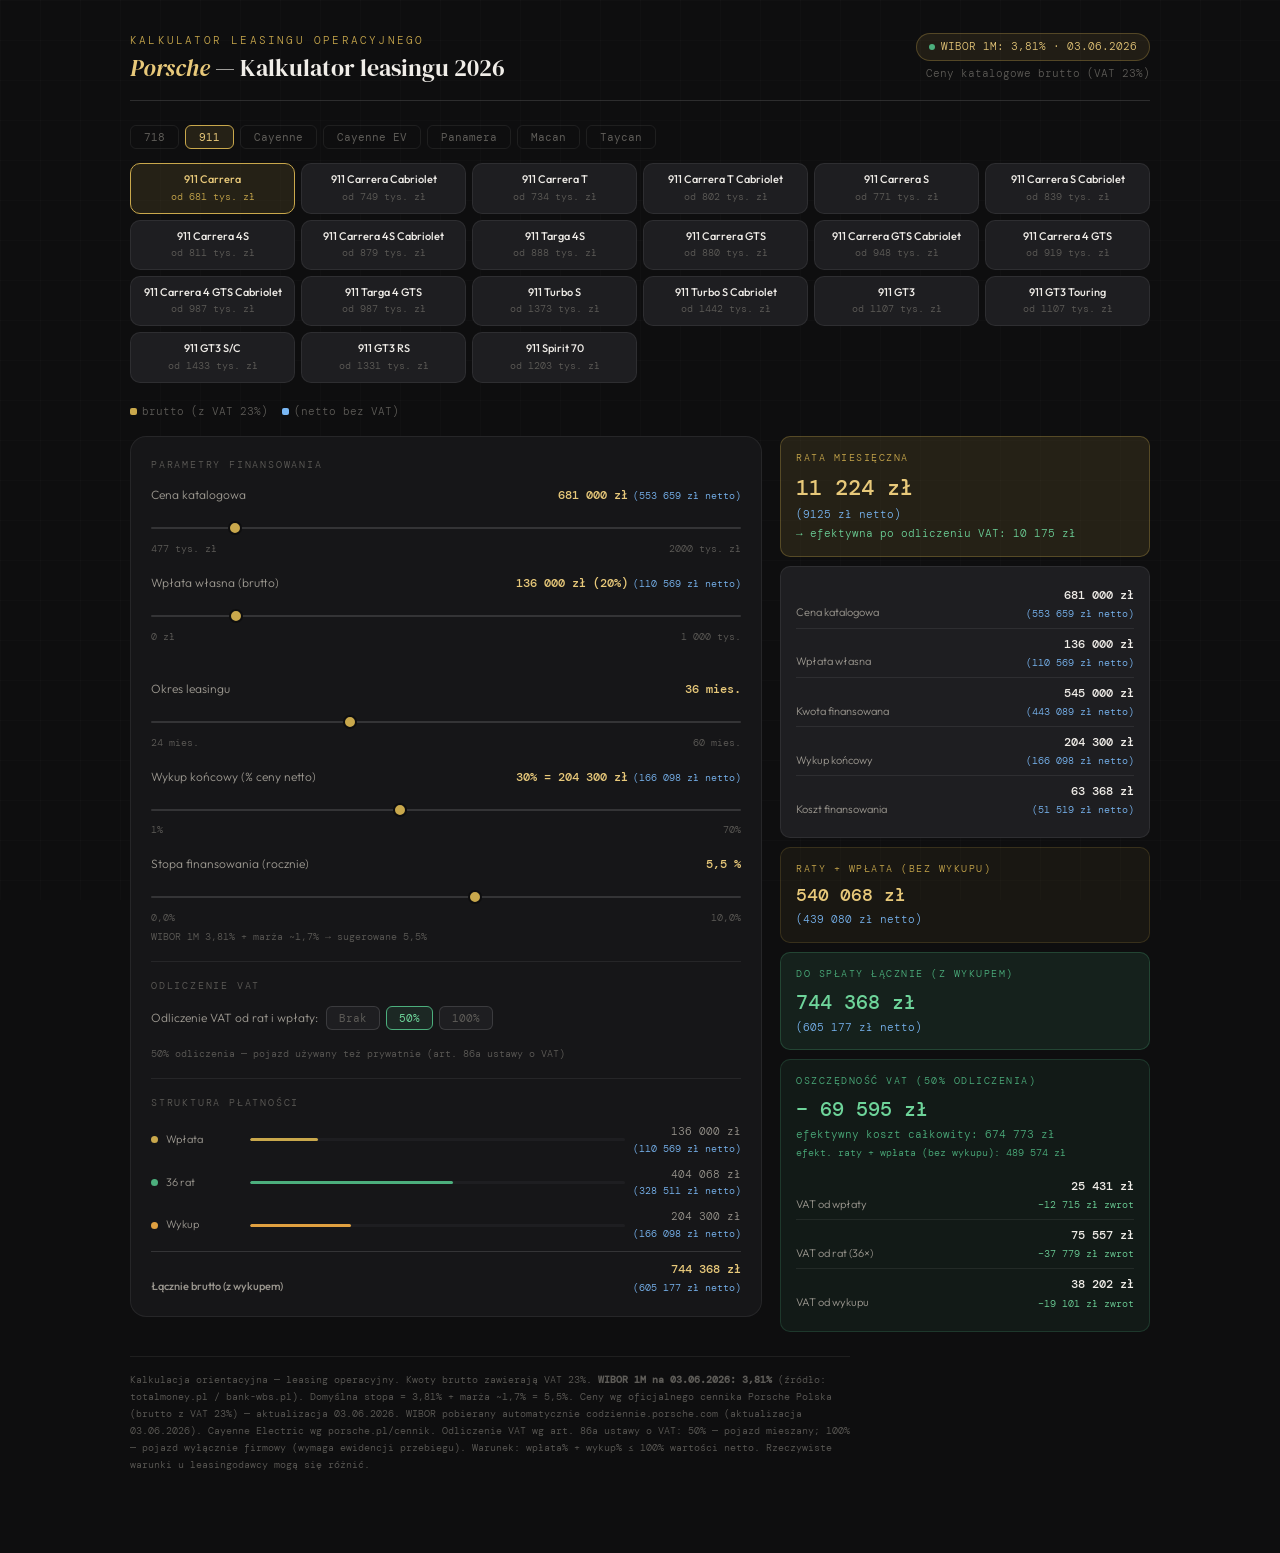
==== commit 276a65b5: "Update index.html" ====
--- a/index.html
+++ b/index.html
@@ -244,7 +244,7 @@
 <div class="results" id="results"></div>
 </div>
 
-<p class="footnote">Kalkulacja orientacyjna — leasing operacyjny. Kwoty brutto zawierają VAT 23%. <b>WIBOR 1M na 03.06.2026: 3,81%</b> (źródło: totalmoney.pl / bank-wbs.pl). Domyślna stopa = 3,81% + marża ~1,7% = 5,5%. Ceny wg oficjalnego cennika Porsche Polska (brutto z VAT 23%) — aktualizacja 03.06.2026. WIBOR pobierany automatycznie codziennie.porsche.com (aktualizacja 03.06.2026). Cayenne Electric wg porsche.pl/cennik. Odliczenie VAT wg art. 86a ustawy o VAT: 50% — pojazd mieszany; 100% — pojazd wyłącznie firmowy (wymaga ewidencji przebiegu). Warunek: wpłata% + wykup% ≤ 100% wartości netto. Rzeczywiste warunki u leasingodawcy mogą się różnić. Plik działa offline.</p>
+<p class="footnote">Kalkulacja orientacyjna — leasing operacyjny. Kwoty brutto zawierają VAT 23%. <b>WIBOR 1M na 03.06.2026: 3,81%</b> (źródło: totalmoney.pl / bank-wbs.pl). Domyślna stopa = 3,81% + marża ~1,7% = 5,5%. Ceny wg oficjalnego cennika Porsche Polska (brutto z VAT 23%) — aktualizacja 03.06.2026. WIBOR pobierany automatycznie codziennie.porsche.com (aktualizacja 03.06.2026). Cayenne Electric wg porsche.pl/cennik. Odliczenie VAT wg art. 86a ustawy o VAT: 50% — pojazd mieszany; 100% — pojazd wyłącznie firmowy (wymaga ewidencji przebiegu). Warunek: wpłata% + wykup% ≤ 100% wartości netto. Rzeczywiste warunki u leasingodawcy mogą się różnić.</p>
 </div>
 
 <script>
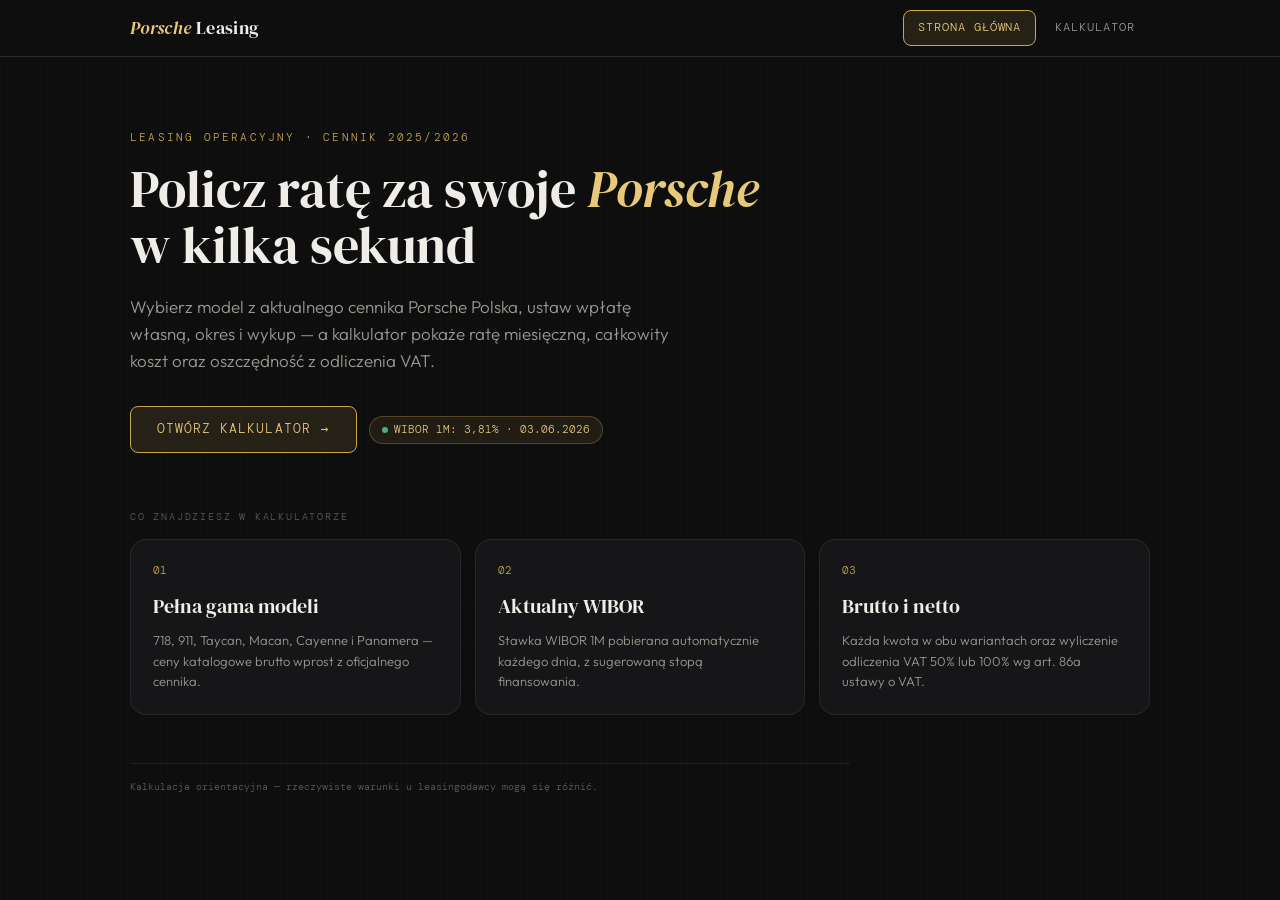
==== commit 01150e74: "Update index.html" ====
--- a/index.html
+++ b/index.html
@@ -3,9 +3,10 @@
 <head>
 <meta charset="UTF-8">
 <meta name="viewport" content="width=device-width, initial-scale=1.0">
-<title>Kalkulator leasingu Porsche — cennik 2025/2026</title>
+<title>Porsche Leasing — strona główna</title>
 <link rel="preconnect" href="https://fonts.googleapis.com">
 <link href="https://fonts.googleapis.com/css2?family=DM+Serif+Display:ital@0;1&family=DM+Mono:wght@400;500&family=Outfit:wght@300;400;500&display=swap" rel="stylesheet">
+<link rel="stylesheet" href="/assets/nav.css">
 <style>
 *, *::before, *::after { box-sizing: border-box; margin: 0; padding: 0; }
 :root {
@@ -13,595 +14,107 @@
   --border: rgba(255,255,255,0.07); --border2: rgba(255,255,255,0.13);
   --gold: #c9a84c; --gold2: #e8c97a; --gold-dim: rgba(201,168,76,0.12);
   --text: #f0ede8; --text2: #9c9890; --text3: #5e5c58;
-  --text-netto: #7ab8f5; --green: #4caf7d; --green-dim: rgba(76,175,125,0.12);
-  --accent: var(--gold); --accent2: var(--gold2); --accent-dim: var(--gold-dim);
+  --green: #4caf7d;
   --radius: 10px; --radius-lg: 16px;
 }
 html { font-size: 16px; }
 body { background: var(--bg); color: var(--text); font-family: 'Outfit',sans-serif; font-weight: 300; min-height: 100vh; line-height: 1.6; }
 body::before { content:''; position:fixed; inset:0; background-image: linear-gradient(rgba(255,255,255,0.015) 1px,transparent 1px),linear-gradient(90deg,rgba(255,255,255,0.015) 1px,transparent 1px); background-size:40px 40px; pointer-events:none; z-index:0; }
-.app { position:relative; z-index:1; max-width:1060px; margin:0 auto; padding:32px 20px 80px; }
+.app { position:relative; z-index:1; max-width:1060px; margin:0 auto; padding:72px 20px 80px; }
 
-/* Header */
-header { display:flex; align-items:flex-end; justify-content:space-between; margin-bottom:24px; padding-bottom:18px; border-bottom:0.5px solid var(--border2); flex-wrap:wrap; gap:12px; }
-.brand-eye { font-size:11px; letter-spacing:0.2em; text-transform:uppercase; color:var(--gold); font-family:'DM Mono',monospace; margin-bottom:4px; }
-h1 { font-family:'DM Serif Display',serif; font-size:24px; font-weight:400; line-height:1.2; }
-h1 em { font-style:italic; color:var(--accent2); }
+/* Hero */
+.hero { max-width:680px; margin-bottom:56px; }
+.brand-eye { font-size:11px; letter-spacing:0.2em; text-transform:uppercase; color:var(--gold); font-family:'DM Mono',monospace; margin-bottom:14px; }
+h1 { font-family:'DM Serif Display',serif; font-size:52px; font-weight:400; line-height:1.08; margin-bottom:20px; }
+h1 em { font-style:italic; color:var(--gold2); }
+.lead { font-size:17px; color:var(--text2); max-width:560px; margin-bottom:32px; }
+.cta-row { display:flex; gap:12px; flex-wrap:wrap; align-items:center; }
+.cta { display:inline-flex; align-items:center; gap:10px; padding:12px 26px; border-radius:8px; border:0.5px solid var(--gold); background:var(--gold-dim); color:var(--gold2); font-family:'DM Mono',monospace; font-size:13px; letter-spacing:0.08em; text-transform:uppercase; text-decoration:none; transition:all 0.15s; }
+.cta:hover { background:rgba(201,168,76,0.22); color:#fff3d6; }
+.cta:focus-visible { outline:2px solid var(--gold); outline-offset:3px; }
+.cta span { transition:transform 0.15s; }
+.cta:hover span { transform:translateX(3px); }
+.wibor-badge[hidden] { display:none; }
 .wibor-badge { display:inline-flex; align-items:center; gap:6px; background:rgba(201,168,76,0.1); border:0.5px solid rgba(201,168,76,0.3); border-radius:20px; padding:4px 12px; font-size:11px; font-family:'DM Mono',monospace; color:var(--gold2); }
 .wibor-dot { width:6px; height:6px; background:var(--green); border-radius:50%; animation: pulse 2s infinite; }
 @keyframes pulse { 0%,100%{opacity:1} 50%{opacity:0.4} }
-.header-note { font-size:11px; color:var(--text3); font-family:'DM Mono',monospace; margin-top:4px; text-align:right; }
 
-/* Brand tabs */
-.brand-tabs { display:flex; gap:8px; margin-bottom:16px; }
-.brand-tab { padding:8px 22px; border-radius:8px; border:0.5px solid var(--border2); background:var(--surface2); cursor:pointer; font-size:13px; font-weight:500; color:var(--text2); transition:all 0.15s; font-family:'Outfit',sans-serif; }
-.brand-tab.porsche.active { border-color:var(--gold); background:var(--gold-dim); color:var(--gold2); }
+/* Features */
+.section-title { font-size:10px; letter-spacing:0.18em; text-transform:uppercase; color:var(--text3); font-family:'DM Mono',monospace; margin-bottom:14px; }
+.features { display:grid; grid-template-columns:repeat(3,1fr); gap:14px; }
+.feature { background:var(--surface); border:0.5px solid var(--border); border-radius:var(--radius-lg); padding:22px; }
+.feature-num { font-family:'DM Mono',monospace; font-size:11px; color:var(--gold); margin-bottom:10px; }
+.feature h2 { font-family:'DM Serif Display',serif; font-size:20px; font-weight:400; margin-bottom:8px; }
+.feature p { font-size:13px; color:var(--text2); }
 
-
-/* Cat tabs */
-.cat-tabs { display:flex; gap:6px; flex-wrap:wrap; margin-bottom:14px; }
-.cat-tab { padding:4px 13px; border-radius:6px; border:0.5px solid var(--border); background:transparent; cursor:pointer; font-size:11px; color:var(--text3); font-family:'DM Mono',monospace; transition:all 0.15s; }
-.cat-tab:hover { color:var(--text2); border-color:var(--border2); }
-.cat-tab.active { border-color:var(--accent); color:var(--accent2); background:var(--accent-dim); }
-
-/* Model grid */
-.model-grid { display:grid; grid-template-columns:repeat(auto-fill,minmax(145px,1fr)); gap:6px; margin-bottom:20px; }
-.model-btn { background:var(--surface2); border:0.5px solid var(--border); border-radius:var(--radius); padding:8px 7px; cursor:pointer; transition:all 0.15s; text-align:center; }
-.model-btn:hover { border-color:var(--border2); background:#222225; }
-.model-btn.active { border-color:var(--accent); background:var(--accent-dim); }
-.model-btn .mn { font-size:11px; font-weight:500; color:var(--text); display:block; line-height:1.3; }
-.model-btn.active .mn { color:var(--accent2); }
-.model-btn .mp { font-size:10px; color:var(--text3); font-family:'DM Mono',monospace; margin-top:2px; display:block; }
-.model-btn.active .mp { color:var(--accent); }
-
-/* Layout */
-.layout { display:grid; grid-template-columns:1fr 370px; gap:18px; align-items:start; }
-.panel { background:var(--surface); border:0.5px solid var(--border); border-radius:var(--radius-lg); padding:20px; }
-.panel-title { font-size:10px; letter-spacing:0.18em; text-transform:uppercase; color:var(--text3); font-family:'DM Mono',monospace; margin-bottom:12px; }
-
-/* Sliders */
-.slider-block { margin-bottom:16px; }
-.slider-header { display:flex; justify-content:space-between; align-items:baseline; margin-bottom:6px; flex-wrap:wrap; gap:4px; }
-.slider-label { font-size:12px; color:var(--text2); }
-.slider-value-wrap { display:flex; gap:5px; align-items:baseline; flex-wrap:wrap; justify-content:flex-end; }
-.sv-brutto { font-family:'DM Mono',monospace; font-size:12px; color:var(--accent2); font-weight:500; }
-.sv-netto { font-family:'DM Mono',monospace; font-size:10px; color:var(--text-netto); }
-.sv-plain { font-family:'DM Mono',monospace; font-size:12px; color:var(--accent2); font-weight:500; }
-input[type=range] { -webkit-appearance:none; appearance:none; width:100%; height:2px; background:var(--border2); border-radius:2px; outline:none; cursor:pointer; }
-input[type=range]::-webkit-slider-thumb { -webkit-appearance:none; width:14px; height:14px; border-radius:50%; background:var(--accent); border:2px solid var(--bg); cursor:pointer; transition:transform 0.1s; }
-input[type=range]::-webkit-slider-thumb:hover { transform:scale(1.25); }
-input[type=range]::-moz-range-thumb { width:14px; height:14px; border-radius:50%; background:var(--accent); border:2px solid var(--bg); cursor:pointer; }
-.slider-track-labels { display:flex; justify-content:space-between; margin-top:4px; }
-.slider-track-labels span { font-size:10px; color:var(--text3); font-family:'DM Mono',monospace; }
-.warning { font-size:10px; color:#f87171; font-family:'DM Mono',monospace; margin-top:4px; min-height:14px; }
-.divider { border:none; border-top:0.5px solid var(--border); margin:16px 0; }
-.hint { font-size:10px; color:var(--text3); font-family:'DM Mono',monospace; margin-top:3px; }
-
-/* VAT toggle */
-.vat-row { display:flex; align-items:center; gap:8px; margin-bottom:16px; flex-wrap:wrap; }
-.vat-label { font-size:12px; color:var(--text2); flex-shrink:0; }
-.vat-opts { display:flex; gap:6px; }
-.vat-btn { padding:4px 12px; border-radius:6px; border:0.5px solid var(--border2); background:var(--surface2); cursor:pointer; font-size:11px; color:var(--text3); font-family:'DM Mono',monospace; transition:all 0.15s; }
-.vat-btn.active { border-color:var(--green); background:rgba(76,175,125,0.12); color:#6ed49a; }
-
-/* Legend */
-.legend { display:flex; gap:14px; margin-bottom:16px; font-size:11px; font-family:'DM Mono',monospace; flex-wrap:wrap; }
-.legend-item { display:flex; align-items:center; gap:5px; }
-.legend-dot { width:7px; height:7px; border-radius:2px; }
-.legend-dot.brutto { background:var(--accent); }
-.legend-dot.netto { background:var(--text-netto); }
-.legend-label { color:var(--text3); }
-
-/* Results */
-.results { display:flex; flex-direction:column; gap:9px; }
-.result-card { background:var(--surface2); border:0.5px solid var(--border); border-radius:var(--radius); padding:13px 15px; }
-.result-card.main { background:var(--accent-dim); border-color:rgba(201,168,76,0.3); }
-.result-card.total { background:var(--green-dim); border-color:rgba(76,175,125,0.25); }
-
-.result-card.subtotal { background: rgba(201,168,76,0.06); border-color: rgba(201,168,76,0.18); }
-.result-card.subtotal .rc-label { color: var(--gold); }
-.result-card.subtotal .rc-brutto { color: var(--gold2); font-size: 18px; }
-
-.result-card.vat-saving { background:rgba(76,175,125,0.08); border-color:rgba(76,175,125,0.2); }
-.rc-label { font-size:10px; letter-spacing:0.15em; text-transform:uppercase; color:var(--text3); font-family:'DM Mono',monospace; margin-bottom:4px; }
-.result-card.main .rc-label { color:var(--accent); }
-.result-card.total .rc-label { color:var(--green); }
-.result-card.vat-saving .rc-label { color:#4caf7d; }
-.rc-big { display:flex; flex-direction:column; gap:1px; }
-.rc-brutto { font-family:'DM Mono',monospace; font-size:22px; font-weight:500; color:var(--accent2); }
-.result-card.total .rc-brutto { color:#6ed49a; font-size:20px; }
-.result-card.vat-saving .rc-brutto { color:#6ed49a; font-size:18px; }
-.rc-netto-line { font-family:'DM Mono',monospace; font-size:11px; color:var(--text-netto); }
-.result-row { display:flex; justify-content:space-between; align-items:flex-end; padding:6px 0; border-bottom:0.5px solid var(--border); gap:8px; }
-.result-row:last-child { border-bottom:none; }
-.rr-label { font-size:11px; color:var(--text2); flex-shrink:0; }
-.rr-values { display:flex; flex-direction:column; align-items:flex-end; gap:1px; }
-.rr-brutto { font-size:12px; font-weight:500; color:var(--text); font-family:'DM Mono',monospace; }
-.rr-netto { font-size:10px; color:var(--text-netto); font-family:'DM Mono',monospace; }
-.rr-green { font-size:10px; color:#6ed49a; font-family:'DM Mono',monospace; }
-
-/* Bars */
-.bars { margin-top:2px; }
-.bar-row { display:flex; align-items:center; gap:8px; margin-bottom:9px; }
-.bar-dot { width:7px; height:7px; border-radius:50%; flex-shrink:0; }
-.bar-name { font-size:11px; color:var(--text2); min-width:76px; }
-.bar-track { flex:1; height:3px; background:var(--surface2); border-radius:2px; overflow:hidden; }
-.bar-fill { height:100%; border-radius:2px; transition:width 0.3s cubic-bezier(.4,0,.2,1); }
-.bar-amounts { display:flex; flex-direction:column; align-items:flex-end; min-width:108px; }
-.bar-brutto { font-size:11px; font-family:'DM Mono',monospace; color:var(--text2); }
-.bar-netto { font-size:10px; font-family:'DM Mono',monospace; color:var(--text-netto); }
-.bar-total-line { display:flex; justify-content:space-between; align-items:flex-end; padding-top:8px; border-top:0.5px solid var(--border2); margin-top:2px; }
-.btl { font-size:11px; color:var(--text2); font-weight:500; }
-.btv-wrap { display:flex; flex-direction:column; align-items:flex-end; gap:1px; }
-.btv-brutto { font-size:12px; font-family:'DM Mono',monospace; color:var(--accent2); font-weight:500; }
-.btv-netto { font-size:10px; font-family:'DM Mono',monospace; color:var(--text-netto); }
-
-.footnote { margin-top:24px; font-size:10px; color:var(--text3); line-height:1.7; padding-top:14px; border-top:0.5px solid var(--border); font-family:'DM Mono',monospace; max-width:720px; }
+.footnote { margin-top:48px; font-size:10px; color:var(--text3); line-height:1.7; padding-top:14px; border-top:0.5px solid var(--border); font-family:'DM Mono',monospace; max-width:720px; }
 
 @media(max-width:820px){
-  .layout{grid-template-columns:1fr;}
-  .model-grid{grid-template-columns:repeat(2,1fr);}
-  h1{font-size:20px;}
-  header{flex-direction:column;align-items:flex-start;}
-  .header-note{text-align:left;}
+  .app { padding-top:48px; }
+  h1 { font-size:36px; }
+  .features { grid-template-columns:1fr; }
 }
 </style>
 </head>
 <body>
-<div class="app">
+<nav class="topnav" aria-label="Menu główne">
+  <div class="topnav-inner">
+    <a class="topnav-brand" href="/"><em>Porsche</em> Leasing</a>
+    <ul class="topnav-links">
+      <li><a href="/" aria-current="page">Strona główna</a></li>
+      <li><a href="/kalkulator">Kalkulator</a></li>
+    </ul>
+  </div>
+</nav>
 
-<header>
-  <div>
-    <div class="brand-eye">Kalkulator leasingu operacyjnego</div>
-    <h1><em>Porsche</em> — Kalkulator leasingu 2026</h1>
-  </div>
-  <div>
-    <div class="wibor-badge"><div class="wibor-dot"></div>WIBOR 1M: 3,81% · 03.06.2026</div>
-    <div class="header-note">Ceny katalogowe brutto (VAT 23%)</div>
-  </div>
-</header>
+<main class="app">
+  <section class="hero">
+    <div class="brand-eye">Leasing operacyjny · cennik 2025/2026</div>
+    <h1>Policz ratę za swoje <em>Porsche</em> w kilka sekund</h1>
+    <p class="lead">Wybierz model z aktualnego cennika Porsche Polska, ustaw wpłatę własną, okres i wykup — a kalkulator pokaże ratę miesięczną, całkowity koszt oraz oszczędność z odliczenia VAT.</p>
+    <div class="cta-row">
+      <a class="cta" href="/kalkulator">Otwórz kalkulator <span aria-hidden="true">→</span></a>
+      <div class="wibor-badge" id="wibor-badge" hidden><div class="wibor-dot"></div><span id="wibor-text"></span></div>
+    </div>
+  </section>
 
-
-<div class="cat-tabs" id="cat-tabs"></div>
-<div class="model-grid" id="models"></div>
-
-<div class="legend">
-  <div class="legend-item"><div class="legend-dot brutto"></div><span class="legend-label">brutto (z VAT 23%)</span></div>
-  <div class="legend-item"><div class="legend-dot netto"></div><span class="legend-label">(netto bez VAT)</span></div>
-</div>
-
-<div class="layout">
-<div>
-<div class="panel">
-  <div class="panel-title">Parametry finansowania</div>
-
-  <div class="slider-block">
-    <div class="slider-header">
-      <span class="slider-label">Cena katalogowa</span>
-      <div class="slider-value-wrap"><span class="sv-brutto" id="v-price-b"></span><span class="sv-netto" id="v-price-n"></span></div>
+  <section>
+    <div class="section-title">Co znajdziesz w kalkulatorze</div>
+    <div class="features">
+      <div class="feature">
+        <div class="feature-num">01</div>
+        <h2>Pełna gama modeli</h2>
+        <p>718, 911, Taycan, Macan, Cayenne i Panamera — ceny katalogowe brutto wprost z oficjalnego cennika.</p>
+      </div>
+      <div class="feature">
+        <div class="feature-num">02</div>
+        <h2>Aktualny WIBOR</h2>
+        <p>Stawka WIBOR 1M pobierana automatycznie każdego dnia, z sugerowaną stopą finansowania.</p>
+      </div>
+      <div class="feature">
+        <div class="feature-num">03</div>
+        <h2>Brutto i netto</h2>
+        <p>Każda kwota w obu wariantach oraz wyliczenie odliczenia VAT 50% lub 100% wg art. 86a ustawy o VAT.</p>
+      </div>
     </div>
-    <input type="range" id="price" min="100000" max="1500000" value="681000" step="1000">
-    <div class="slider-track-labels"><span id="price-min-lbl"></span><span id="price-max-lbl"></span></div>
-  </div>
-
-  <div class="slider-block">
-    <div class="slider-header">
-      <span class="slider-label">Wpłata własna (brutto)</span>
-      <div class="slider-value-wrap"><span class="sv-brutto" id="v-dep-b"></span><span class="sv-netto" id="v-dep-n"></span></div>
-    </div>
-    <input type="range" id="deposit" min="0" max="1000000" value="136000" step="1000">
-    <div class="slider-track-labels"><span>0 zł</span><span>1 000 tys.</span></div>
-    <div class="warning" id="warn"></div>
-  </div>
-
-  <div class="slider-block">
-    <div class="slider-header">
-      <span class="slider-label">Okres leasingu</span>
-      <span class="sv-plain" id="v-months"></span>
-    </div>
-    <input type="range" id="months" min="24" max="60" value="36" step="12">
-    <div class="slider-track-labels"><span>24 mies.</span><span>60 mies.</span></div>
-  </div>
-
-  <div class="slider-block">
-    <div class="slider-header">
-      <span class="slider-label">Wykup końcowy (% ceny netto)</span>
-      <div class="slider-value-wrap"><span class="sv-brutto" id="v-buyout-b"></span><span class="sv-netto" id="v-buyout-n"></span></div>
-    </div>
-    <input type="range" id="buyout" min="1" max="70" value="30" step="1">
-    <div class="slider-track-labels"><span>1%</span><span>70%</span></div>
-  </div>
-
-  <div class="slider-block">
-    <div class="slider-header">
-      <span class="slider-label">Stopa finansowania (rocznie)</span>
-      <span class="sv-plain" id="v-rate"></span>
-    </div>
-    <input type="range" id="rate" min="0.0" max="10.0" value="5.5" step="0.1">
-    <div class="slider-track-labels"><span>0,0%</span><span>10,0%</span></div>
-    <div class="hint">WIBOR 1M 3,81% + marża ~1,7% → sugerowane 5,5%</div>
-  </div>
-
-  <hr class="divider">
-
-  <div class="panel-title">Odliczenie VAT</div>
-  <div class="vat-row">
-    <span class="vat-label">Odliczenie VAT od rat i wpłaty:</span>
-    <div class="vat-opts">
-      <button class="vat-btn" id="vat0" onclick="setVat(0)">Brak</button>
-      <button class="vat-btn active" id="vat50" onclick="setVat(50)">50%</button>
-      <button class="vat-btn" id="vat100" onclick="setVat(100)">100%</button>
-    </div>
-  </div>
-  <div class="hint" id="vat-hint">50% odliczenia — pojazd używany też prywatnie (art. 86a ustawy o VAT)</div>
-
-  <hr class="divider">
-  <div class="panel-title">Struktura płatności</div>
-  <div class="bars" id="bars"></div>
-</div>
-</div>
-
-<div class="results" id="results"></div>
-</div>
-
-<p class="footnote">Kalkulacja orientacyjna — leasing operacyjny. Kwoty brutto zawierają VAT 23%. <b>WIBOR 1M na 03.06.2026: 3,81%</b> (źródło: totalmoney.pl / bank-wbs.pl). Domyślna stopa = 3,81% + marża ~1,7% = 5,5%. Ceny wg oficjalnego cennika Porsche Polska (brutto z VAT 23%) — aktualizacja 03.06.2026. WIBOR pobierany automatycznie codziennie.porsche.com (aktualizacja 03.06.2026). Cayenne Electric wg porsche.pl/cennik. Odliczenie VAT wg art. 86a ustawy o VAT: 50% — pojazd mieszany; 100% — pojazd wyłącznie firmowy (wymaga ewidencji przebiegu). Warunek: wpłata% + wykup% ≤ 100% wartości netto. Rzeczywiste warunki u leasingodawcy mogą się różnić.</p>
-</div>
-
-<script>
-// ========== DATA ==========
-// Ceny wg oficjalnego cennika Porsche Polska (brutto z VAT 23%) — aktualizacja 03.06.2026
-const BRANDS = {
-  porsche: {
-    accent:'#c9a84c', accent2:'#e8c97a', accentDim:'rgba(201,168,76,0.12)', accentBorder:'rgba(201,168,76,0.3)',
-    categories: {
-      '718': [
-        {name:'718 Cayman GT4 RS',                      price:823000},
-        {name:'718 Spyder RS',                          price:823000},
-      ],
-      '911': [
-        {name:'911 Carrera',                            price:681000},
-        {name:'911 Carrera Cabriolet',                  price:749000},
-        {name:'911 Carrera T',                          price:734000},
-        {name:'911 Carrera T Cabriolet',                price:802000},
-        {name:'911 Carrera S',                          price:771000},
-        {name:'911 Carrera S Cabriolet',                price:839000},
-        {name:'911 Carrera 4S',                         price:811000},
-        {name:'911 Carrera 4S Cabriolet',               price:879000},
-        {name:'911 Targa 4S',                           price:888000},
-        {name:'911 Carrera GTS',                        price:880000},
-        {name:'911 Carrera GTS Cabriolet',              price:948000},
-        {name:'911 Carrera 4 GTS',                      price:919000},
-        {name:'911 Carrera 4 GTS Cabriolet',            price:987000},
-        {name:'911 Targa 4 GTS',                        price:987000},
-        {name:'911 Turbo S',                            price:1373000},
-        {name:'911 Turbo S Cabriolet',                  price:1442000},
-        {name:'911 GT3',                                price:1107000},
-        {name:'911 GT3 Touring',                        price:1107000},
-        {name:'911 GT3 S/C',                            price:1433000},
-        {name:'911 GT3 RS',                             price:1331000},
-        {name:'911 Spirit 70',                          price:1203000},
-      ],
-      'Cayenne': [
-        {name:'Cayenne',                                price:479000},
-        {name:'Cayenne Black Edition',                  price:548000},
-        {name:'Cayenne E-Hybrid',                       price:511000},
-        {name:'Cayenne E-Hybrid Black Edition',         price:572000},
-        {name:'Cayenne S',                              price:589000},
-        {name:'Cayenne S E-Hybrid',                     price:580000},
-        {name:'Cayenne S E-Hybrid Black Edition',       price:644000},
-        {name:'Cayenne GTS',                            price:697000},
-        {name:'Cayenne Turbo E-Hybrid',                 price:914000},
-        {name:'Cayenne Coupé',                          price:497000},
-        {name:'Cayenne Coupé Black Edition',            price:557000},
-        {name:'Cayenne E-Hybrid Coupé',                 price:522000},
-        {name:'Cayenne E-Hybrid Coupé Black Ed.',       price:578000},
-        {name:'Cayenne S Coupé',                        price:614000},
-        {name:'Cayenne S E-Hybrid Coupé',               price:605000},
-        {name:'Cayenne S E-Hybrid Coupé Black Ed.',     price:659000},
-        {name:'Cayenne GTS Coupé',                      price:713000},
-        {name:'Cayenne Turbo E-Hybrid Coupé',           price:932000},
-        {name:'Cayenne Turbo E-Hybrid Coupé GT',        price:1060000},
-      ],
-      'Cayenne EV': [
-        {name:'Cayenne Electric',                       price:446000},
-        {name:'Cayenne S Electric',                     price:552000},
-        {name:'Cayenne Turbo Electric',                 price:727000},
-        {name:'Cayenne Coupé Electric',                 price:463000},
-        {name:'Cayenne S Coupé Electric',               price:570000},
-        {name:'Cayenne Turbo Coupé Electric',           price:740000},
-      ],
-      'Panamera': [
-        {name:'Panamera',                               price:563000},
-        {name:'Panamera 4',                             price:582000},
-        {name:'Panamera 4 E-Hybrid',                    price:578000},
-        {name:'Panamera 4 E-Hybrid Executive',          price:622000},
-        {name:'Panamera 4S E-Hybrid',                   price:651000},
-        {name:'Panamera GTS',                           price:808000},
-        {name:'Panamera Turbo E-Hybrid',                price:1016000},
-        {name:'Panamera Turbo S E-Hybrid',              price:1174000},
-        {name:'Panamera Turbo S E-Hybrid Executive',    price:1227000},
-      ],
-      'Macan': [
-        {name:'Macan',                                  price:370000},
-        {name:'Macan 4',                                price:387000},
-        {name:'Macan 4S',                               price:417000},
-        {name:'Macan GTS',                              price:480000},
-        {name:'Macan Turbo',                            price:529000},
-      ],
-      'Taycan': [
-        {name:'Taycan',                                 price:474000},
-        {name:'Taycan Black Edition',                   price:555000},
-        {name:'Taycan 4',                               price:495000},
-        {name:'Taycan 4 Black Edition',                 price:576000},
-        {name:'Taycan 4S',                              price:562000},
-        {name:'Taycan 4S Black Edition',                price:634000},
-        {name:'Taycan GTS',                             price:687000},
-        {name:'Taycan Turbo',                           price:815000},
-        {name:'Taycan Turbo S',                         price:973000},
-        {name:'Taycan Sport Turismo',                   price:479000},
-        {name:'Taycan Sport Turismo Black Edition',     price:560000},
-        {name:'Taycan 4S Sport Turismo',                price:567000},
-        {name:'Taycan 4S Sport Turismo Black Ed.',      price:639000},
-        {name:'Taycan GTS Sport Turismo',               price:692000},
-        {name:'Taycan Turbo Sport Turismo',             price:820000},
-        {name:'Taycan Turbo S Sport Turismo',           price:978000},
-        {name:'Taycan 4 Cross Turismo',                 price:526000},
-        {name:'Taycan 4S Cross Turismo',                price:587000},
-        {name:'Taycan Turbo Cross Turismo',             price:821000},
-        {name:'Taycan Turbo S Cross Turismo',           price:970000},
-        {name:'Taycan Turbo GT',                        price:1113000},
-        {name:'Taycan Turbo GT Weissach',               price:1114000},
-      ],
-    }
-  }
-};
-
-// ========== STATE ==========
-let currentBrand = 'porsche';
-let currentCat   = '911';
-let currentIdx   = 0;
-let vatPct       = 50; // 0, 50, 100
-
-function pl(n){ return Math.round(n).toLocaleString('pl-PL')+' zł'; }
-function plk(n){ return Math.round(n/1000)+' tys. zł'; }
-
-// ========== BRAND SWITCH ==========
-
-
-function renderCatTabs() {
-  const cats = Object.keys(BRANDS[currentBrand].categories);
-  document.getElementById('cat-tabs').innerHTML = cats.map(c=>
-    `<button class="cat-tab ${c===currentCat?'active':''}" onclick="switchCat('${c}')">${c}</button>`
-  ).join('');
-}
-
-function switchCat(cat) {
-  currentCat = cat; currentIdx = 0;
-  document.querySelectorAll('.cat-tab').forEach(t=>t.className='cat-tab'+(t.textContent===cat?' active':''));
-  renderModels();
-  const first = BRANDS[currentBrand].categories[cat][0];
-  if(first) document.getElementById('price').value = first.price;
-  calc();
-}
-
-function renderModels() {
-  const models = BRANDS[currentBrand].categories[currentCat];
-  document.getElementById('models').innerHTML = models.map((m,i)=>
-    `<div class="model-btn ${i===currentIdx?'active':''}" onclick="selectModel(${i})">
-      <span class="mn">${m.name}</span>
-      <span class="mp">od ${plk(m.price)}</span>
-    </div>`
-  ).join('');
-}
-
-function selectModel(i) {
-  currentIdx = i;
-  const m = BRANDS[currentBrand].categories[currentCat][i];
-  document.getElementById('price').value = m.price;
-  document.querySelectorAll('.model-btn').forEach((b,j)=>b.className='model-btn'+(j===i?' active':''));
-  calc();
-}
-
-// ========== VAT ==========
-function setVat(pct) {
-  vatPct = pct;
-  ['vat0','vat50','vat100'].forEach(id=>document.getElementById(id).classList.remove('active'));
-  document.getElementById('vat'+pct).classList.add('active');
-  const hints = {
-    0: 'Brak odliczenia VAT — pojazd prywatny lub brak rejestracji VAT',
-    50: '50% odliczenia — pojazd używany też prywatnie (art. 86a ustawy o VAT)',
-    100: '100% odliczenia — pojazd wyłącznie firmowy z ewidencją przebiegu (VAT-26)'
-  };
-  document.getElementById('vat-hint').textContent = hints[pct];
-  calc();
-}
-
-// ========== CALC ==========
-function calc() {
-  const priceBrutto  = +document.getElementById('price').value;
-  const priceNetto   = priceBrutto / 1.23;
-  const depBrutto    = +document.getElementById('deposit').value;
-  const depNetto     = depBrutto / 1.23;
-  const n            = +document.getElementById('months').value;
-  const buyoutPct    = +document.getElementById('buyout').value / 100;
-  const annualRate   = +document.getElementById('rate').value / 100;
-  const monthlyRate  = annualRate / 12;
-
-  // constraint
-  const depPctN  = depNetto / priceNetto;
-  const sumPct   = depPctN + buyoutPct;
-  const warnEl   = document.getElementById('warn');
-  if(sumPct > 1.001) {
-    warnEl.textContent = `⚠ Wpłata (${Math.round(depPctN*100)}%) + wykup (${Math.round(buyoutPct*100)}%) = ${Math.round(sumPct*100)}% > 100% — zmniejsz wykup lub wpłatę`;
-  } else { warnEl.textContent = ''; }
-
-  const buyoutNetto   = priceNetto * buyoutPct;
-  const buyoutBrutto  = buyoutNetto * 1.23;
-  const financedNetto = priceNetto - depNetto;
-  const financedBrutto= priceBrutto - depBrutto;
-  const factor        = Math.pow(1 + monthlyRate, n);
-  let pmtNetto = 0;
-  if(financedNetto > 0) {
-    if(monthlyRate > 0) {
-      pmtNetto = (financedNetto - buyoutNetto / factor) * (monthlyRate * factor) / (factor - 1);
-    } else {
-      // 0% stopa — prosta rata bez odsetek
-      pmtNetto = (financedNetto - buyoutNetto) / n;
-    }
-  }
-  const pmtBrutto    = pmtNetto * 1.23;
-
-  const totalNetto   = depNetto + pmtNetto * n + buyoutNetto;
-  const totalBrutto  = depBrutto + pmtBrutto * n + buyoutBrutto;
-  const costBrutto   = totalBrutto - priceBrutto;
-  const costNetto    = totalNetto - priceNetto;
-
-  // VAT savings
-  // VAT contained in: deposit, monthly payments (23% on netto), buyout
-  const vatInDep     = depBrutto - depNetto;
-  const vatInPmt     = (pmtBrutto - pmtNetto) * n;
-  const vatInBuyout  = buyoutBrutto - buyoutNetto;
-  const totalVatPaid = vatInDep + vatInPmt + vatInBuyout;
-  const vatSaving    = totalVatPaid * (vatPct / 100);
-  const effectiveCost= totalBrutto - vatSaving;
-  const depPctDisplay= Math.round(depBrutto / priceBrutto * 100);
-
-  // price slider range
-  const models = BRANDS[currentBrand].categories[currentCat];
-  const minP = Math.max(50000, Math.min(...models.map(m=>m.price))*0.7);
-  const maxP = Math.min(2000000, Math.max(...models.map(m=>m.price))*1.5);
-  const ps = document.getElementById('price');
-  ps.min = Math.round(minP); ps.max = Math.round(maxP);
-  document.getElementById('price-min-lbl').textContent = plk(minP);
-  document.getElementById('price-max-lbl').textContent = plk(maxP);
-
-  // labels
-  document.getElementById('v-price-b').textContent = pl(priceBrutto);
-  document.getElementById('v-price-n').textContent = `(${pl(Math.round(priceNetto))} netto)`;
-  document.getElementById('v-dep-b').textContent   = pl(depBrutto)+` (${depPctDisplay}%)`;
-  document.getElementById('v-dep-n').textContent   = `(${pl(Math.round(depNetto))} netto)`;
-  document.getElementById('v-months').textContent  = n+' mies.';
-  document.getElementById('v-buyout-b').textContent= document.getElementById('buyout').value+'% = '+pl(Math.round(buyoutBrutto));
-  document.getElementById('v-buyout-n').textContent= `(${pl(Math.round(buyoutNetto))} netto)`;
-  document.getElementById('v-rate').textContent    = (+document.getElementById('rate').value).toFixed(1).replace('.',',')+' %';
-
-  // VAT row per rata
-  const vatSavingPerMonth = (pmtBrutto - pmtNetto) * (vatPct/100);
-  const pmtEffective      = pmtBrutto - vatSavingPerMonth;
-
-  // results
-  document.getElementById('results').innerHTML = `
-    <div class="result-card main">
-      <div class="rc-label">Rata miesięczna</div>
-      <div class="rc-big">
-        <span class="rc-brutto">${pl(pmtBrutto)}</span>
-        <span class="rc-netto-line">(${pl(pmtNetto)} netto)</span>
-        ${vatPct>0 ? `<span class="rc-netto-line" style="color:#6ed49a">→ efektywna po odliczeniu VAT: ${pl(pmtEffective)}</span>` : ''}
+  </section>
       </div>
     </div>
 
-    <div class="result-card">
-      <div class="result-row">
-        <span class="rr-label">Cena katalogowa</span>
-        <div class="rr-values"><span class="rr-brutto">${pl(priceBrutto)}</span><span class="rr-netto">(${pl(Math.round(priceNetto))} netto)</span></div>
-      </div>
-      <div class="result-row">
-        <span class="rr-label">Wpłata własna</span>
-        <div class="rr-values"><span class="rr-brutto">${pl(depBrutto)}</span><span class="rr-netto">(${pl(Math.round(depNetto))} netto)</span></div>
-      </div>
-      <div class="result-row">
-        <span class="rr-label">Kwota finansowana</span>
-        <div class="rr-values"><span class="rr-brutto">${pl(Math.round(financedBrutto))}</span><span class="rr-netto">(${pl(Math.round(financedNetto))} netto)</span></div>
-      </div>
-      <div class="result-row">
-        <span class="rr-label">Wykup końcowy</span>
-        <div class="rr-values"><span class="rr-brutto">${pl(Math.round(buyoutBrutto))}</span><span class="rr-netto">(${pl(Math.round(buyoutNetto))} netto)</span></div>
-      </div>
-      <div class="result-row">
-        <span class="rr-label">Koszt finansowania</span>
-        <div class="rr-values"><span class="rr-brutto">${pl(Math.round(costBrutto))}</span><span class="rr-netto">(${pl(Math.round(costNetto))} netto)</span></div>
-      </div>
-    </div>
+  <p class="footnote">Kalkulacja orientacyjna — rzeczywiste warunki u leasingodawcy mogą się różnić.</p>
+</main>
 
-    <div class="result-card subtotal">
-      <div class="rc-label">Raty + wpłata (bez wykupu)</div>
-      <div class="rc-big">
-        <span class="rc-brutto">${pl(Math.round(depBrutto + pmtBrutto*n))}</span>
-        <span class="rc-netto-line">(${pl(Math.round(depNetto + pmtNetto*n))} netto)</span>
-      </div>
-    </div>
-
-    <div class="result-card total">
-      <div class="rc-label">Do spłaty łącznie (z wykupem)</div>
-      <div class="rc-big">
-        <span class="rc-brutto">${pl(Math.round(totalBrutto))}</span>
-        <span class="rc-netto-line">(${pl(Math.round(totalNetto))} netto)</span>
-      </div>
-    </div>
-
-    ${vatPct > 0 ? `
-    <div class="result-card vat-saving">
-      <div class="rc-label">Oszczędność VAT (${vatPct}% odliczenia)</div>
-      <div class="rc-big">
-        <span class="rc-brutto" style="color:#6ed49a;font-size:20px;">− ${pl(Math.round(vatSaving))}</span>
-        <span class="rc-netto-line" style="color:#4caf7d;">efektywny koszt całkowity: ${pl(Math.round(effectiveCost))}</span>
-        <span class="rc-netto-line" style="color:#4caf7d;font-size:10px;">efekt. raty + wpłata (bez wykupu): ${pl(Math.round(depBrutto + pmtBrutto*n - (vatInDep + vatInPmt)*(vatPct/100)))}</span>
-      </div>
-      <div style="margin-top:10px">
-        <div class="result-row">
-          <span class="rr-label">VAT od wpłaty</span>
-          <div class="rr-values"><span class="rr-brutto">${pl(Math.round(vatInDep))}</span><span class="rr-green">−${pl(Math.round(vatInDep*(vatPct/100)))} zwrot</span></div>
-        </div>
-        <div class="result-row">
-          <span class="rr-label">VAT od rat (${n}×)</span>
-          <div class="rr-values"><span class="rr-brutto">${pl(Math.round(vatInPmt))}</span><span class="rr-green">−${pl(Math.round(vatInPmt*(vatPct/100)))} zwrot</span></div>
-        </div>
-        <div class="result-row">
-          <span class="rr-label">VAT od wykupu</span>
-          <div class="rr-values"><span class="rr-brutto">${pl(Math.round(vatInBuyout))}</span><span class="rr-green">−${pl(Math.round(vatInBuyout*(vatPct/100)))} zwrot</span></div>
-        </div>
-      </div>
-    </div>
-    ` : `<div class="result-card" style="opacity:0.5"><div class="rc-label">Oszczędność VAT</div><div style="font-size:12px;color:var(--text3);font-family:'DM Mono',monospace;margin-top:4px;">Wybierz odliczenie 50% lub 100% powyżej</div></div>`}
-  `;
-
-  // Bars
-  const totalB = depBrutto + pmtBrutto*n + buyoutBrutto;
-  const acc = BRANDS[currentBrand].accent;
-  const bars = [
-    {label:'Wpłata',      color:acc,        brutto:depBrutto,    netto:depNetto},
-    {label:n+' rat',      color:'#4caf7d',  brutto:pmtBrutto*n,  netto:pmtNetto*n},
-    {label:'Wykup',       color:'#e0a040',  brutto:buyoutBrutto, netto:buyoutNetto},
-  ];
-  document.getElementById('bars').innerHTML = bars.map(b=>`
-    <div class="bar-row">
-      <div class="bar-dot" style="background:${b.color}"></div>
-      <span class="bar-name">${b.label}</span>
-      <div class="bar-track"><div class="bar-fill" style="width:${totalB>0?Math.round(b.brutto/totalB*100):0}%;background:${b.color}"></div></div>
-      <div class="bar-amounts">
-        <span class="bar-brutto">${pl(Math.round(b.brutto))}</span>
-        <span class="bar-netto">(${pl(Math.round(b.netto))} netto)</span>
-      </div>
-    </div>
-  `).join('')+`
-    <div class="bar-total-line">
-      <span class="btl">Łącznie brutto (z wykupem)</span>
-      <div class="btv-wrap">
-        <span class="btv-brutto">${pl(Math.round(totalBrutto))}</span>
-        <span class="btv-netto">(${pl(Math.round(totalNetto))} netto)</span>
-      </div>
-    </div>
-  `;
-}
-
-// ========== INIT ==========
-renderCatTabs();
-renderModels();
-document.getElementById('price').value = BRANDS.porsche.categories['911'][0].price;
-calc();
-['price','deposit','months','buyout','rate'].forEach(id=>{
-  document.getElementById(id).addEventListener('input', calc);
-});
+<script>
+fetch('/data/data.json', { cache: 'no-store' })
+  .then(r => r.ok ? r.json() : null)
+  .then(d => {
+    if (!d || typeof d.wibor !== 'number') return;
+    const rate = d.wibor.toFixed(2).replace('.', ',');
+    const date = d.wibor_date ? ' · ' + d.wibor_date.split('-').reverse().join('.') : '';
+    document.getElementById('wibor-text').textContent = 'WIBOR 1M: ' + rate + '%' + date;
+    document.getElementById('wibor-badge').hidden = false;
+  })
+  .catch(() => {});
 </script>
 </body>
 </html>
--- a/assets/nav.css
+++ b/assets/nav.css
@@ -0,0 +1,15 @@
+/* Top menu bar — shared by all pages */
+.topnav { position:sticky; top:0; z-index:50; background:rgba(14,14,15,0.86); backdrop-filter:blur(10px); -webkit-backdrop-filter:blur(10px); border-bottom:0.5px solid rgba(255,255,255,0.13); }
+.topnav-inner { max-width:1060px; margin:0 auto; padding:0 20px; height:56px; display:flex; align-items:center; justify-content:space-between; gap:16px; }
+.topnav-brand { font-family:'DM Serif Display',serif; font-size:18px; color:#f0ede8; text-decoration:none; letter-spacing:0.02em; white-space:nowrap; }
+.topnav-brand em { font-style:italic; color:#e8c97a; }
+.topnav-links { display:flex; gap:4px; list-style:none; }
+.topnav-links a { display:block; padding:7px 14px; border-radius:8px; font-family:'DM Mono',monospace; font-size:12px; letter-spacing:0.08em; text-transform:uppercase; color:#9c9890; text-decoration:none; border:0.5px solid transparent; transition:all 0.15s; }
+.topnav-links a:hover { color:#f0ede8; border-color:rgba(255,255,255,0.13); }
+.topnav-links a[aria-current="page"] { color:#e8c97a; border-color:#c9a84c; background:rgba(201,168,76,0.12); }
+.topnav-links a:focus-visible { outline:2px solid #c9a84c; outline-offset:2px; }
+@media(max-width:480px){
+  .topnav-inner { padding:0 12px; }
+  .topnav-brand { font-size:16px; }
+  .topnav-links a { padding:6px 9px; font-size:11px; letter-spacing:0.04em; }
+}
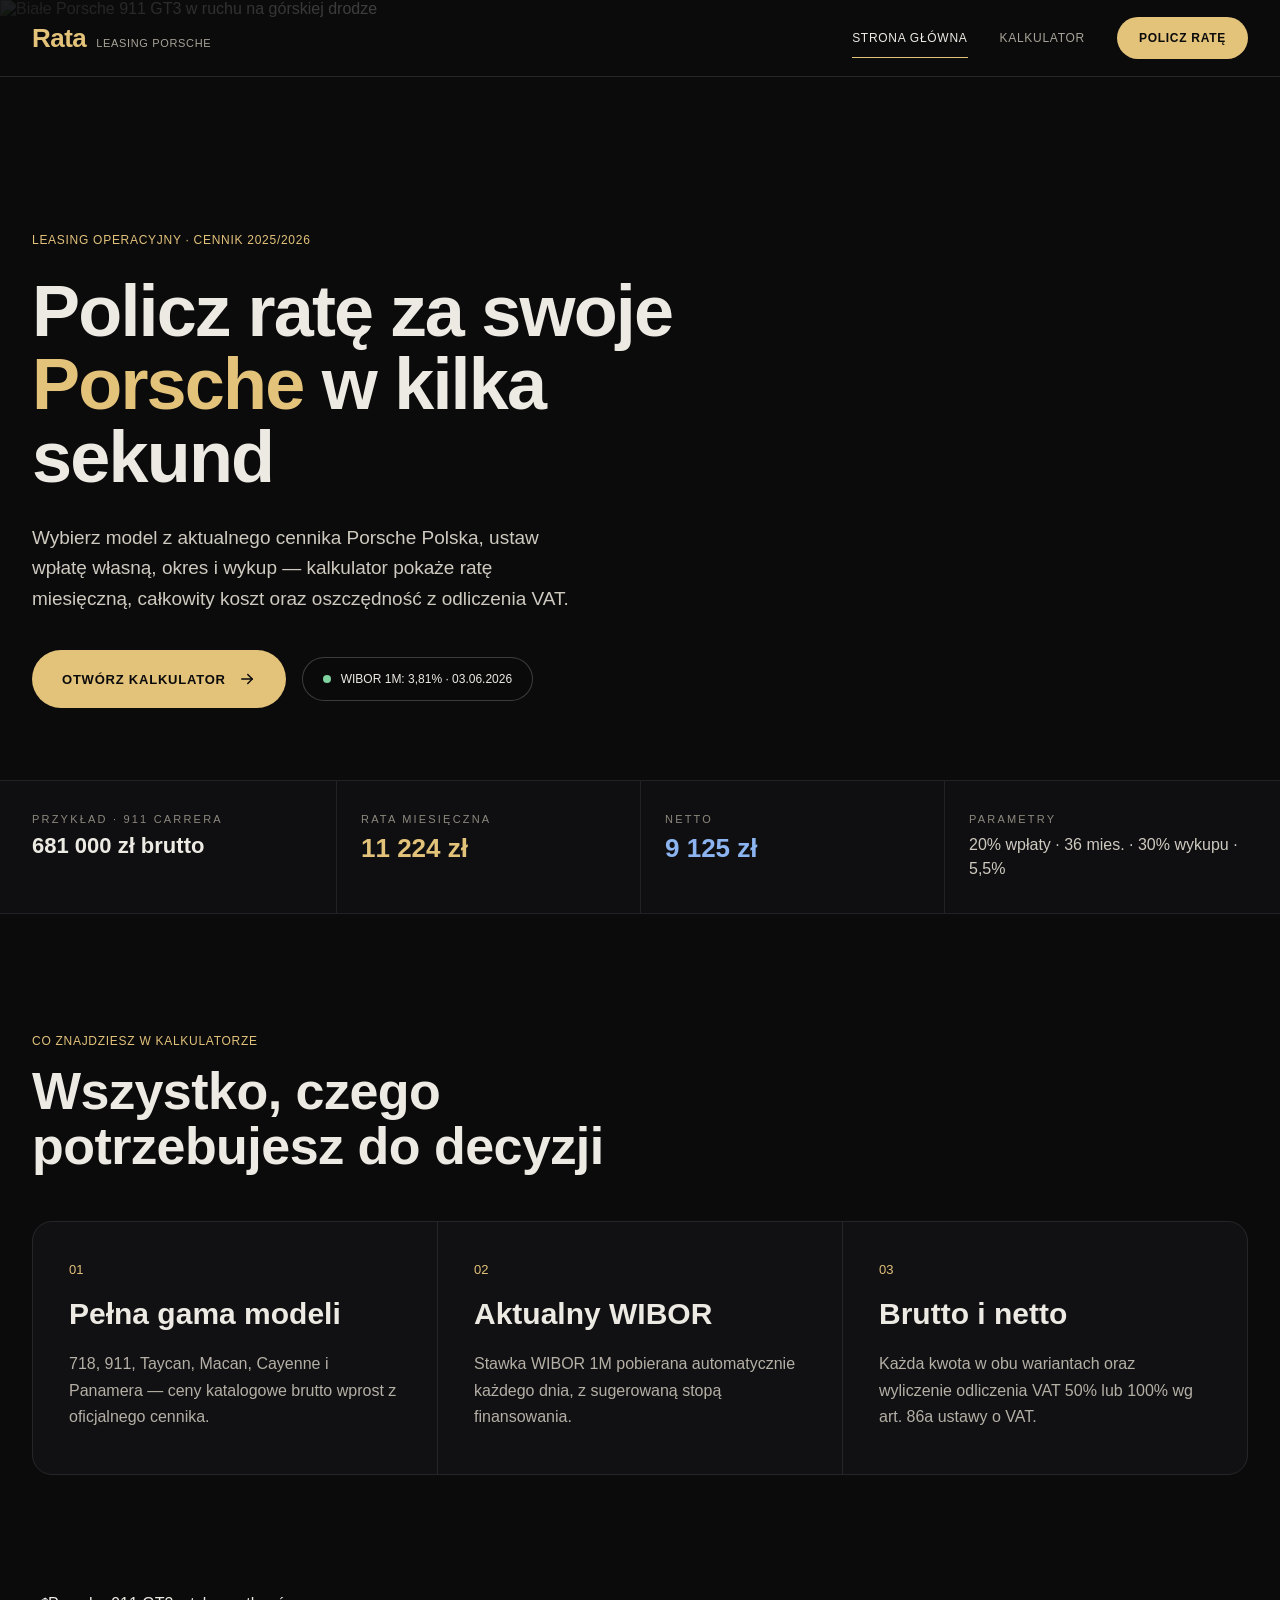
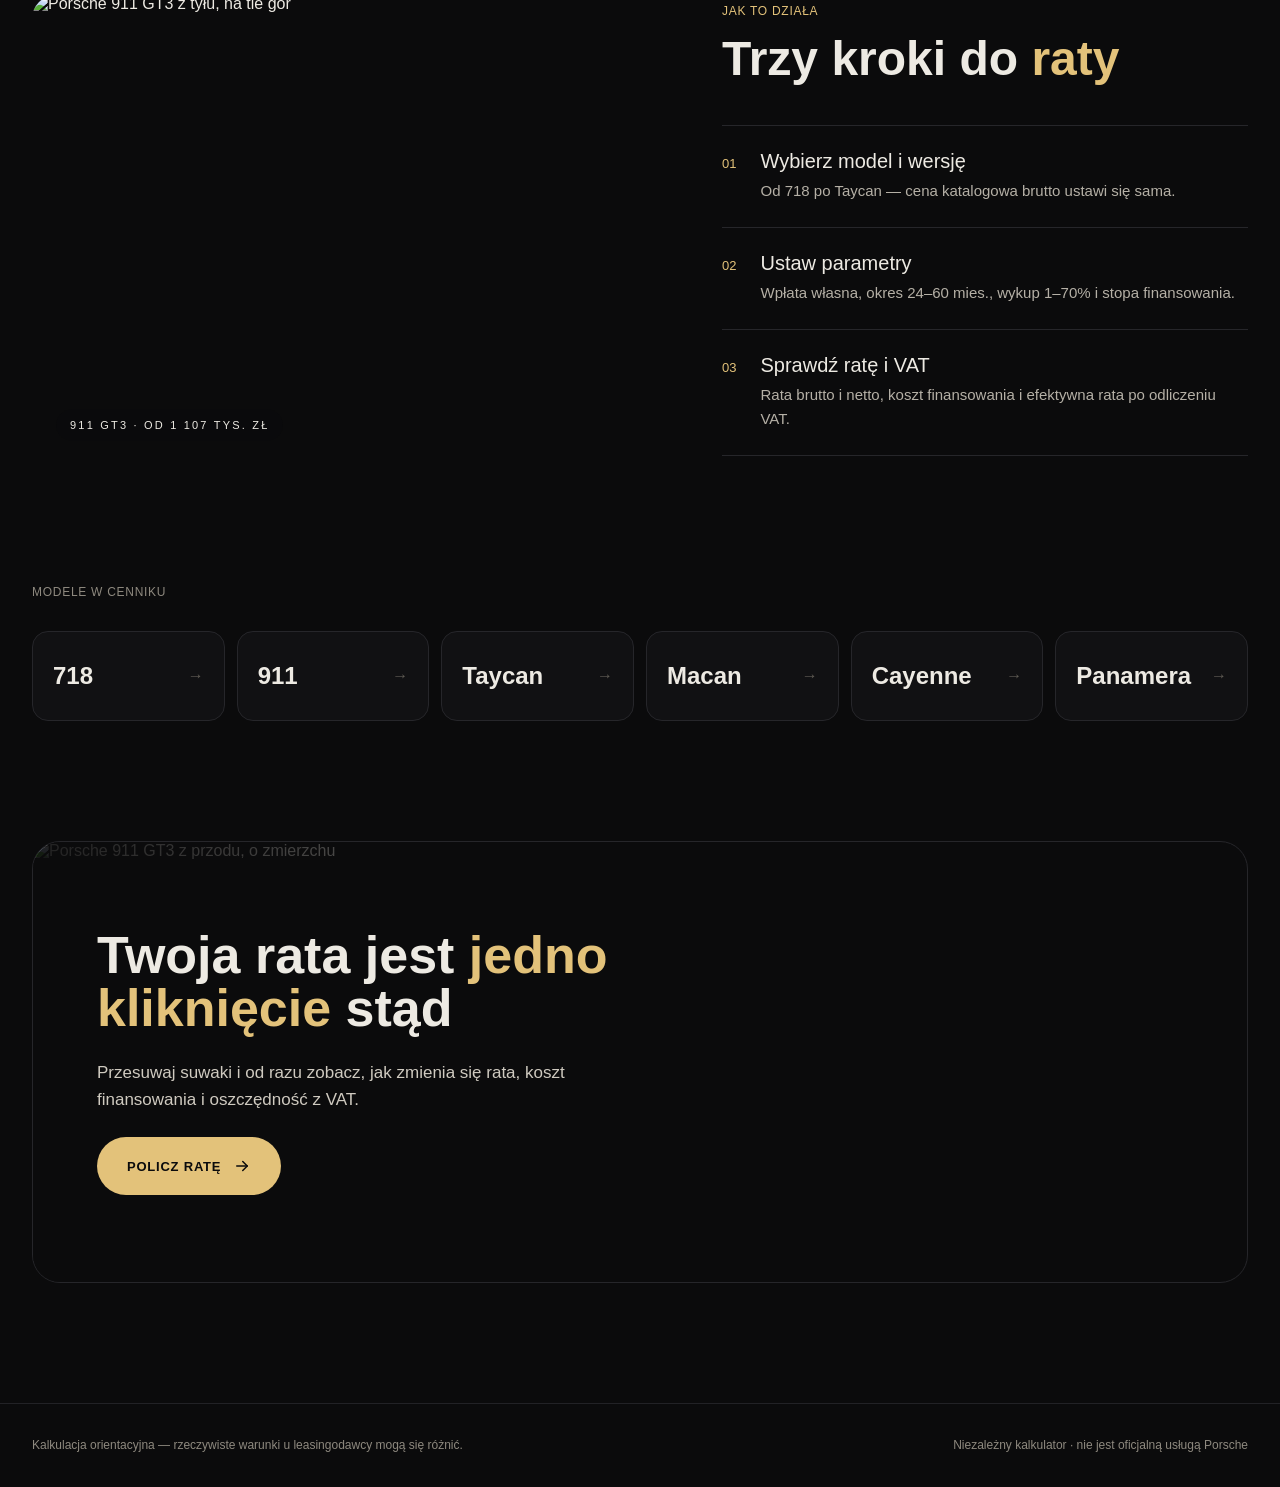
==== commit 3fe624a8: "Add files via upload" ====
--- a/index.html
+++ b/index.html
@@ -1,120 +1,182 @@
-<!DOCTYPE html>
+<!doctype html>
 <html lang="pl">
 <head>
-<meta charset="UTF-8">
-<meta name="viewport" content="width=device-width, initial-scale=1.0">
-<title>Porsche Leasing — strona główna</title>
-<link rel="preconnect" href="https://fonts.googleapis.com">
-<link href="https://fonts.googleapis.com/css2?family=DM+Serif+Display:ital@0;1&family=DM+Mono:wght@400;500&family=Outfit:wght@300;400;500&display=swap" rel="stylesheet">
-<link rel="stylesheet" href="/assets/nav.css">
+<meta charset="utf-8">
+<meta name="viewport" content="width=device-width, initial-scale=1">
+<title>Kalkulator leasingu Porsche — policz ratę</title>
+<meta name="description" content="Policz ratę leasingu operacyjnego Porsche: rata brutto i netto, koszt finansowania i odliczenie VAT.">
 <style>
-*, *::before, *::after { box-sizing: border-box; margin: 0; padding: 0; }
-:root {
-  --bg: #0e0e0f; --surface: #161618; --surface2: #1e1e21;
-  --border: rgba(255,255,255,0.07); --border2: rgba(255,255,255,0.13);
-  --gold: #c9a84c; --gold2: #e8c97a; --gold-dim: rgba(201,168,76,0.12);
-  --text: #f0ede8; --text2: #9c9890; --text3: #5e5c58;
-  --green: #4caf7d;
-  --radius: 10px; --radius-lg: 16px;
-}
-html { font-size: 16px; }
-body { background: var(--bg); color: var(--text); font-family: 'Outfit',sans-serif; font-weight: 300; min-height: 100vh; line-height: 1.6; }
-body::before { content:''; position:fixed; inset:0; background-image: linear-gradient(rgba(255,255,255,0.015) 1px,transparent 1px),linear-gradient(90deg,rgba(255,255,255,0.015) 1px,transparent 1px); background-size:40px 40px; pointer-events:none; z-index:0; }
-.app { position:relative; z-index:1; max-width:1060px; margin:0 auto; padding:72px 20px 80px; }
+body{margin:0;background:#0B0B0C;-webkit-font-smoothing:antialiased;font-variant-numeric:tabular-nums}
+a{color:#E3C27A}a:hover{color:#F1D79C}
+.navlink{color:#A8A398;text-decoration:none}
+.navlink:hover{color:#EDEAE3}
+.btn-gold:hover{background:#F1D79C !important}
+.btn-ghost:hover{border-color:#E3C27A !important;color:#E3C27A !important}
+.family:hover{border-color:#E3C27A !important}
+.family:hover .arrow{color:#E3C27A !important;transform:translateX(4px)}
 
-/* Hero */
-.hero { max-width:680px; margin-bottom:56px; }
-.brand-eye { font-size:11px; letter-spacing:0.2em; text-transform:uppercase; color:var(--gold); font-family:'DM Mono',monospace; margin-bottom:14px; }
-h1 { font-family:'DM Serif Display',serif; font-size:52px; font-weight:400; line-height:1.08; margin-bottom:20px; }
-h1 em { font-style:italic; color:var(--gold2); }
-.lead { font-size:17px; color:var(--text2); max-width:560px; margin-bottom:32px; }
-.cta-row { display:flex; gap:12px; flex-wrap:wrap; align-items:center; }
-.cta { display:inline-flex; align-items:center; gap:10px; padding:12px 26px; border-radius:8px; border:0.5px solid var(--gold); background:var(--gold-dim); color:var(--gold2); font-family:'DM Mono',monospace; font-size:13px; letter-spacing:0.08em; text-transform:uppercase; text-decoration:none; transition:all 0.15s; }
-.cta:hover { background:rgba(201,168,76,0.22); color:#fff3d6; }
-.cta:focus-visible { outline:2px solid var(--gold); outline-offset:3px; }
-.cta span { transition:transform 0.15s; }
-.cta:hover span { transform:translateX(3px); }
-.wibor-badge[hidden] { display:none; }
-.wibor-badge { display:inline-flex; align-items:center; gap:6px; background:rgba(201,168,76,0.1); border:0.5px solid rgba(201,168,76,0.3); border-radius:20px; padding:4px 12px; font-size:11px; font-family:'DM Mono',monospace; color:var(--gold2); }
-.wibor-dot { width:6px; height:6px; background:var(--green); border-radius:50%; animation: pulse 2s infinite; }
-@keyframes pulse { 0%,100%{opacity:1} 50%{opacity:0.4} }
-
-/* Features */
-.section-title { font-size:10px; letter-spacing:0.18em; text-transform:uppercase; color:var(--text3); font-family:'DM Mono',monospace; margin-bottom:14px; }
-.features { display:grid; grid-template-columns:repeat(3,1fr); gap:14px; }
-.feature { background:var(--surface); border:0.5px solid var(--border); border-radius:var(--radius-lg); padding:22px; }
-.feature-num { font-family:'DM Mono',monospace; font-size:11px; color:var(--gold); margin-bottom:10px; }
-.feature h2 { font-family:'DM Serif Display',serif; font-size:20px; font-weight:400; margin-bottom:8px; }
-.feature p { font-size:13px; color:var(--text2); }
-
-.footnote { margin-top:48px; font-size:10px; color:var(--text3); line-height:1.7; padding-top:14px; border-top:0.5px solid var(--border); font-family:'DM Mono',monospace; max-width:720px; }
-
-@media(max-width:820px){
-  .app { padding-top:48px; }
-  h1 { font-size:36px; }
-  .features { grid-template-columns:1fr; }
-}
+@media (max-width:640px){header nav{height:auto !important;padding:14px 16px 6px !important;gap:4px !important} section{padding-left:16px !important;padding-right:16px !important} h1{font-size:48px !important} h2{font-size:36px !important} section[style*="height: 780px"]{height:640px !important}}
 </style>
 </head>
 <body>
-<nav class="topnav" aria-label="Menu główne">
-  <div class="topnav-inner">
-    <a class="topnav-brand" href="/"><em>Porsche</em> Leasing</a>
-    <ul class="topnav-links">
-      <li><a href="/" aria-current="page">Strona główna</a></li>
-      <li><a href="/kalkulator">Kalkulator</a></li>
-    </ul>
-  </div>
-</nav>
+<div style="font-family: -apple-system, BlinkMacSystemFont, 'SF Pro Text', 'Helvetica Neue', Helvetica, sans-serif; color: #EDEAE3; background: #0B0B0C; min-height: 100vh; display: flex; flex-direction: column">
 
-<main class="app">
-  <section class="hero">
-    <div class="brand-eye">Leasing operacyjny · cennik 2025/2026</div>
-    <h1>Policz ratę za swoje <em>Porsche</em> w kilka sekund</h1>
-    <p class="lead">Wybierz model z aktualnego cennika Porsche Polska, ustaw wpłatę własną, okres i wykup — a kalkulator pokaże ratę miesięczną, całkowity koszt oraz oszczędność z odliczenia VAT.</p>
-    <div class="cta-row">
-      <a class="cta" href="/kalkulator">Otwórz kalkulator <span aria-hidden="true">→</span></a>
-      <div class="wibor-badge" id="wibor-badge" hidden><div class="wibor-dot"></div><span id="wibor-text"></span></div>
+  <!-- NAV -->
+  <header style="position: absolute; top: 0; left: 0; right: 0; z-index: 5; border-bottom: 1px solid rgba(237,234,227,0.12)">
+    <nav style="max-width: 1280px; margin: 0 auto; padding: 0 32px; height: 76px; display: flex; align-items: center; justify-content: space-between; gap: 24px; flex-wrap: wrap">
+      <a href="/" style="text-decoration: none; color: #EDEAE3; display: flex; align-items: baseline; gap: 10px">
+        <span style="font-family: -apple-system, BlinkMacSystemFont, 'SF Pro Display', 'Helvetica Neue', Helvetica, sans-serif; font-weight: 700; letter-spacing: -0.02em; font-size: 26px; color: #E3C27A">Rata</span>
+        <span style="font-family: -apple-system, BlinkMacSystemFont, 'SF Pro Text', 'Helvetica Neue', Helvetica, sans-serif; font-size: 11px; letter-spacing: 0.06em; text-transform: uppercase; color: #A8A398">Leasing Porsche</span>
+      </a>
+      <div style="display: flex; align-items: center; gap: 32px; flex-wrap: wrap">
+        <a href="/" class="navlink" style="font-family: -apple-system, BlinkMacSystemFont, 'SF Pro Text', 'Helvetica Neue', Helvetica, sans-serif; font-size: 12px; letter-spacing: 0.06em; text-transform: uppercase; color: #EDEAE3; padding: 12px 0; border-bottom: 1px solid #E3C27A">Strona główna</a>
+        <a href="/kalkulator" class="navlink" style="font-family: -apple-system, BlinkMacSystemFont, 'SF Pro Text', 'Helvetica Neue', Helvetica, sans-serif; font-size: 12px; letter-spacing: 0.06em; text-transform: uppercase; padding: 12px 0">Kalkulator</a>
+        <a href="/kalkulator" class="btn-gold" style="font-family: -apple-system, BlinkMacSystemFont, 'SF Pro Text', 'Helvetica Neue', Helvetica, sans-serif; font-size: 12px; letter-spacing: 0.06em; text-transform: uppercase; text-decoration: none; color: #0B0B0C; background: #E3C27A; padding: 14px 22px; border-radius: 999px; font-weight: 600">Policz ratę</a>
+      </div>
+    </nav>
+  </header>
+
+  <!-- HERO -->
+  <section style="position: relative; height: 780px; overflow: hidden; display: flex; align-items: flex-end">
+    <img src="img/gt3-road.jpg" alt="Białe Porsche 911 GT3 w ruchu na górskiej drodze" style="position: absolute; inset: 0; width: 100%; height: 100%; object-fit: cover; object-position: 62% 50%">
+    <div style="position: absolute; inset: 0; background: linear-gradient(90deg, rgba(11,11,12,0.92) 0%, rgba(11,11,12,0.72) 38%, rgba(11,11,12,0.08) 70%), linear-gradient(0deg, #0B0B0C 0%, rgba(11,11,12,0) 34%)"></div>
+    <div style="position: relative; width: 100%; max-width: 1280px; margin: 0 auto; padding: 0 32px 72px; box-sizing: border-box; display: flex; flex-direction: column; gap: 28px">
+      <div style="font-family: -apple-system, BlinkMacSystemFont, 'SF Pro Text', 'Helvetica Neue', Helvetica, sans-serif; font-size: 12px; letter-spacing: 0.06em; text-transform: uppercase; color: #E3C27A">Leasing operacyjny · Cennik 2025/2026</div>
+      <h1 style="margin: 0; font-family: -apple-system, BlinkMacSystemFont, 'SF Pro Display', 'Helvetica Neue', Helvetica, sans-serif; font-weight: 600; font-size: 72px; line-height: 1.02; letter-spacing: -0.025em; max-width: 680px">Policz ratę za swoje <span style="color: #E3C27A">Porsche</span> w kilka sekund</h1>
+      <p style="margin: 0; font-size: 19px; line-height: 1.6; font-weight: 400; color: #CFCAC0; max-width: 560px">Wybierz model z aktualnego cennika Porsche Polska, ustaw wpłatę własną, okres i wykup — kalkulator pokaże ratę miesięczną, całkowity koszt oraz oszczędność z odliczenia VAT.</p>
+      <div style="display: flex; align-items: center; gap: 16px; flex-wrap: wrap; margin-top: 8px">
+        <a href="/kalkulator" class="btn-gold" style="display: inline-flex; align-items: center; gap: 12px; font-family: -apple-system, BlinkMacSystemFont, 'SF Pro Text', 'Helvetica Neue', Helvetica, sans-serif; font-size: 13px; letter-spacing: 0.06em; text-transform: uppercase; text-decoration: none; color: #0B0B0C; background: #E3C27A; padding: 20px 30px; border-radius: 999px; font-weight: 600">Otwórz kalkulator
+          <svg width="18" height="18" viewBox="0 0 24 24" fill="none" stroke="currentColor" stroke-width="2" stroke-linecap="round" stroke-linejoin="round" aria-hidden="true"><path d="M5 12h14"></path><path d="M13 6l6 6-6 6"></path></svg>
+        </a>
+        <div style="display: inline-flex; align-items: center; gap: 10px; font-family: -apple-system, BlinkMacSystemFont, 'SF Pro Text', 'Helvetica Neue', Helvetica, sans-serif; font-size: 12px; color: #EDEAE3; padding: 14px 20px; border-radius: 999px; border: 1px solid rgba(237,234,227,0.22); background: rgba(11,11,12,0.55)">
+          <span style="width: 8px; height: 8px; border-radius: 50%; background: #7FD1A0"></span>
+          WIBOR 1M: 3,81% · 03.06.2026
+        </div>
+      </div>
     </div>
   </section>
 
-  <section>
-    <div class="section-title">Co znajdziesz w kalkulatorze</div>
-    <div class="features">
-      <div class="feature">
-        <div class="feature-num">01</div>
-        <h2>Pełna gama modeli</h2>
-        <p>718, 911, Taycan, Macan, Cayenne i Panamera — ceny katalogowe brutto wprost z oficjalnego cennika.</p>
+  <!-- EXAMPLE STRIP -->
+  <section style="border-top: 1px solid #222226; border-bottom: 1px solid #222226; background: #0F0F11">
+    <div style="max-width: 1280px; margin: 0 auto; padding: 0 32px; display: grid; grid-template-columns: repeat(auto-fit, minmax(220px, 1fr))">
+      <div style="padding: 32px 24px 32px 0; display: flex; flex-direction: column; gap: 8px">
+        <div style="font-family: -apple-system, BlinkMacSystemFont, 'SF Pro Text', 'Helvetica Neue', Helvetica, sans-serif; font-size: 11px; letter-spacing: 0.2em; text-transform: uppercase; color: #8E897F">Przykład · 911 Carrera</div>
+        <div style="font-family: -apple-system, BlinkMacSystemFont, 'SF Pro Display', 'Helvetica Neue', Helvetica, sans-serif; font-weight: 600; font-size: 22px">681 000 zł brutto</div>
       </div>
-      <div class="feature">
-        <div class="feature-num">02</div>
-        <h2>Aktualny WIBOR</h2>
-        <p>Stawka WIBOR 1M pobierana automatycznie każdego dnia, z sugerowaną stopą finansowania.</p>
+      <div style="padding: 32px 24px; border-left: 1px solid #222226; display: flex; flex-direction: column; gap: 8px">
+        <div style="font-family: -apple-system, BlinkMacSystemFont, 'SF Pro Text', 'Helvetica Neue', Helvetica, sans-serif; font-size: 11px; letter-spacing: 0.2em; text-transform: uppercase; color: #8E897F">Rata miesięczna</div>
+        <div style="font-family: -apple-system, BlinkMacSystemFont, 'SF Pro Text', 'Helvetica Neue', Helvetica, sans-serif; font-size: 26px; font-weight: 600; color: #E3C27A">11 224 zł</div>
       </div>
-      <div class="feature">
-        <div class="feature-num">03</div>
-        <h2>Brutto i netto</h2>
-        <p>Każda kwota w obu wariantach oraz wyliczenie odliczenia VAT 50% lub 100% wg art. 86a ustawy o VAT.</p>
+      <div style="padding: 32px 24px; border-left: 1px solid #222226; display: flex; flex-direction: column; gap: 8px">
+        <div style="font-family: -apple-system, BlinkMacSystemFont, 'SF Pro Text', 'Helvetica Neue', Helvetica, sans-serif; font-size: 11px; letter-spacing: 0.2em; text-transform: uppercase; color: #8E897F">Netto</div>
+        <div style="font-family: -apple-system, BlinkMacSystemFont, 'SF Pro Text', 'Helvetica Neue', Helvetica, sans-serif; font-size: 26px; font-weight: 600; color: #8CB4F0">9 125 zł</div>
+      </div>
+      <div style="padding: 32px 0 32px 24px; border-left: 1px solid #222226; display: flex; flex-direction: column; gap: 8px">
+        <div style="font-family: -apple-system, BlinkMacSystemFont, 'SF Pro Text', 'Helvetica Neue', Helvetica, sans-serif; font-size: 11px; letter-spacing: 0.2em; text-transform: uppercase; color: #8E897F">Parametry</div>
+        <div style="font-size: 16px; color: #CFCAC0; line-height: 1.5">20% wpłaty · 36 mies. · 30% wykupu · 5,5%</div>
       </div>
     </div>
   </section>
+
+  <!-- FEATURES -->
+  <section style="max-width: 1280px; width: 100%; margin: 0 auto; padding: 120px 32px 40px; box-sizing: border-box; display: flex; flex-direction: column; gap: 48px">
+    <div style="display: flex; justify-content: space-between; align-items: flex-end; gap: 24px; flex-wrap: wrap">
+      <div style="display: flex; flex-direction: column; gap: 16px">
+        <div style="font-family: -apple-system, BlinkMacSystemFont, 'SF Pro Text', 'Helvetica Neue', Helvetica, sans-serif; font-size: 12px; letter-spacing: 0.06em; text-transform: uppercase; color: #E3C27A">Co znajdziesz w kalkulatorze</div>
+        <h2 style="margin: 0; font-family: -apple-system, BlinkMacSystemFont, 'SF Pro Display', 'Helvetica Neue', Helvetica, sans-serif; font-weight: 600; font-size: 52px; line-height: 1.05; letter-spacing: -0.01em; max-width: 640px">Wszystko, czego potrzebujesz do decyzji</h2>
       </div>
     </div>
+    <div style="display: grid; grid-template-columns: repeat(auto-fit, minmax(300px, 1fr)); gap: 1px; background: #26262A; border: 1px solid #26262A; border-radius: 20px; overflow: hidden">
+      <div style="background: #111113; padding: 40px 36px 44px; display: flex; flex-direction: column; gap: 20px">
+        <div style="font-family: -apple-system, BlinkMacSystemFont, 'SF Pro Text', 'Helvetica Neue', Helvetica, sans-serif; font-size: 13px; color: #E3C27A">01</div>
+        <h3 style="margin: 0; font-family: -apple-system, BlinkMacSystemFont, 'SF Pro Display', 'Helvetica Neue', Helvetica, sans-serif; font-weight: 600; font-size: 30px">Pełna gama modeli</h3>
+        <p style="margin: 0; font-size: 16px; line-height: 1.65; font-weight: 400; color: #B5B0A6">718, 911, Taycan, Macan, Cayenne i Panamera — ceny katalogowe brutto wprost z oficjalnego cennika.</p>
+      </div>
+      <div style="background: #111113; padding: 40px 36px 44px; display: flex; flex-direction: column; gap: 20px">
+        <div style="font-family: -apple-system, BlinkMacSystemFont, 'SF Pro Text', 'Helvetica Neue', Helvetica, sans-serif; font-size: 13px; color: #E3C27A">02</div>
+        <h3 style="margin: 0; font-family: -apple-system, BlinkMacSystemFont, 'SF Pro Display', 'Helvetica Neue', Helvetica, sans-serif; font-weight: 600; font-size: 30px">Aktualny WIBOR</h3>
+        <p style="margin: 0; font-size: 16px; line-height: 1.65; font-weight: 400; color: #B5B0A6">Stawka WIBOR 1M pobierana automatycznie każdego dnia, z sugerowaną stopą finansowania.</p>
+      </div>
+      <div style="background: #111113; padding: 40px 36px 44px; display: flex; flex-direction: column; gap: 20px">
+        <div style="font-family: -apple-system, BlinkMacSystemFont, 'SF Pro Text', 'Helvetica Neue', Helvetica, sans-serif; font-size: 13px; color: #E3C27A">03</div>
+        <h3 style="margin: 0; font-family: -apple-system, BlinkMacSystemFont, 'SF Pro Display', 'Helvetica Neue', Helvetica, sans-serif; font-weight: 600; font-size: 30px">Brutto i netto</h3>
+        <p style="margin: 0; font-size: 16px; line-height: 1.65; font-weight: 400; color: #B5B0A6">Każda kwota w obu wariantach oraz wyliczenie odliczenia VAT 50% lub 100% wg art. 86a ustawy o VAT.</p>
+      </div>
+    </div>
+  </section>
 
-  <p class="footnote">Kalkulacja orientacyjna — rzeczywiste warunki u leasingodawcy mogą się różnić.</p>
-</main>
+  <!-- HOW IT WORKS / SPLIT -->
+  <section style="max-width: 1280px; width: 100%; margin: 0 auto; padding: 80px 32px; box-sizing: border-box; display: flex; flex-wrap: wrap; gap: 64px; align-items: center">
+    <div style="flex: 1 1 520px; min-width: 0; position: relative; border-radius: 24px; overflow: hidden; aspect-ratio: 4 / 3">
+      <img src="img/gt3-rear.jpg" alt="Porsche 911 GT3 z tyłu, na tle gór" style="width: 100%; height: 100%; object-fit: cover; display: block">
+      <div style="position: absolute; left: 24px; bottom: 24px; font-family: -apple-system, BlinkMacSystemFont, 'SF Pro Text', 'Helvetica Neue', Helvetica, sans-serif; font-size: 11px; letter-spacing: 0.2em; text-transform: uppercase; color: #EDEAE3; background: rgba(11,11,12,0.7); padding: 10px 14px; border-radius: 999px">911 GT3 · od 1 107 tys. zł</div>
+    </div>
+    <div style="flex: 1 1 420px; min-width: 0; display: flex; flex-direction: column; gap: 40px">
+      <div style="display: flex; flex-direction: column; gap: 16px">
+        <div style="font-family: -apple-system, BlinkMacSystemFont, 'SF Pro Text', 'Helvetica Neue', Helvetica, sans-serif; font-size: 12px; letter-spacing: 0.06em; text-transform: uppercase; color: #E3C27A">Jak to działa</div>
+        <h2 style="margin: 0; font-family: -apple-system, BlinkMacSystemFont, 'SF Pro Display', 'Helvetica Neue', Helvetica, sans-serif; font-weight: 600; font-size: 48px; line-height: 1.05">Trzy kroki do <span style="color: #E3C27A">raty</span></h2>
+      </div>
+      <ol style="list-style: none; margin: 0; padding: 0; display: flex; flex-direction: column">
+        <li style="display: flex; gap: 24px; padding: 24px 0; border-top: 1px solid #26262A">
+          <span style="font-family: -apple-system, BlinkMacSystemFont, 'SF Pro Text', 'Helvetica Neue', Helvetica, sans-serif; font-size: 13px; color: #E3C27A; padding-top: 6px">01</span>
+          <div style="display: flex; flex-direction: column; gap: 6px">
+            <div style="font-size: 20px; font-weight: 500">Wybierz model i wersję</div>
+            <div style="font-size: 15px; line-height: 1.6; font-weight: 400; color: #B5B0A6">Od 718 po Taycan — cena katalogowa brutto ustawi się sama.</div>
+          </div>
+        </li>
+        <li style="display: flex; gap: 24px; padding: 24px 0; border-top: 1px solid #26262A">
+          <span style="font-family: -apple-system, BlinkMacSystemFont, 'SF Pro Text', 'Helvetica Neue', Helvetica, sans-serif; font-size: 13px; color: #E3C27A; padding-top: 6px">02</span>
+          <div style="display: flex; flex-direction: column; gap: 6px">
+            <div style="font-size: 20px; font-weight: 500">Ustaw parametry</div>
+            <div style="font-size: 15px; line-height: 1.6; font-weight: 400; color: #B5B0A6">Wpłata własna, okres 24–60 mies., wykup 1–70% i stopa finansowania.</div>
+          </div>
+        </li>
+        <li style="display: flex; gap: 24px; padding: 24px 0; border-top: 1px solid #26262A; border-bottom: 1px solid #26262A">
+          <span style="font-family: -apple-system, BlinkMacSystemFont, 'SF Pro Text', 'Helvetica Neue', Helvetica, sans-serif; font-size: 13px; color: #E3C27A; padding-top: 6px">03</span>
+          <div style="display: flex; flex-direction: column; gap: 6px">
+            <div style="font-size: 20px; font-weight: 500">Sprawdź ratę i VAT</div>
+            <div style="font-size: 15px; line-height: 1.6; font-weight: 400; color: #B5B0A6">Rata brutto i netto, koszt finansowania i efektywna rata po odliczeniu VAT.</div>
+          </div>
+        </li>
+      </ol>
+    </div>
+  </section>
 
-<script>
-fetch('/data/data.json', { cache: 'no-store' })
-  .then(r => r.ok ? r.json() : null)
-  .then(d => {
-    if (!d || typeof d.wibor !== 'number') return;
-    const rate = d.wibor.toFixed(2).replace('.', ',');
-    const date = d.wibor_date ? ' · ' + d.wibor_date.split('-').reverse().join('.') : '';
-    document.getElementById('wibor-text').textContent = 'WIBOR 1M: ' + rate + '%' + date;
-    document.getElementById('wibor-badge').hidden = false;
-  })
-  .catch(() => {});
-</script>
+  <!-- MODEL FAMILIES -->
+  <section style="max-width: 1280px; width: 100%; margin: 0 auto; padding: 40px 32px 120px; box-sizing: border-box; display: flex; flex-direction: column; gap: 32px">
+    <div style="font-family: -apple-system, BlinkMacSystemFont, 'SF Pro Text', 'Helvetica Neue', Helvetica, sans-serif; font-size: 12px; letter-spacing: 0.06em; text-transform: uppercase; color: #8E897F">Modele w cenniku</div>
+    <div style="display: grid; grid-template-columns: repeat(auto-fill, minmax(170px, 1fr)); gap: 12px">
+      <a href="/kalkulator" class="family" style="text-decoration: none; color: #EDEAE3; border: 1px solid #26262A; border-radius: 16px; padding: 22px 20px; min-height: 44px; display: flex; justify-content: space-between; align-items: center; background: #111113"><span style="font-family: -apple-system, BlinkMacSystemFont, 'SF Pro Display', 'Helvetica Neue', Helvetica, sans-serif; font-weight: 600; font-size: 24px">718</span><span class="arrow" style="color: #5E5A53; transition: transform .2s">→</span></a>
+      <a href="/kalkulator" class="family" style="text-decoration: none; color: #EDEAE3; border: 1px solid #26262A; border-radius: 16px; padding: 22px 20px; min-height: 44px; display: flex; justify-content: space-between; align-items: center; background: #111113"><span style="font-family: -apple-system, BlinkMacSystemFont, 'SF Pro Display', 'Helvetica Neue', Helvetica, sans-serif; font-weight: 600; font-size: 24px">911</span><span class="arrow" style="color: #5E5A53; transition: transform .2s">→</span></a>
+      <a href="/kalkulator" class="family" style="text-decoration: none; color: #EDEAE3; border: 1px solid #26262A; border-radius: 16px; padding: 22px 20px; min-height: 44px; display: flex; justify-content: space-between; align-items: center; background: #111113"><span style="font-family: -apple-system, BlinkMacSystemFont, 'SF Pro Display', 'Helvetica Neue', Helvetica, sans-serif; font-weight: 600; font-size: 24px">Taycan</span><span class="arrow" style="color: #5E5A53; transition: transform .2s">→</span></a>
+      <a href="/kalkulator" class="family" style="text-decoration: none; color: #EDEAE3; border: 1px solid #26262A; border-radius: 16px; padding: 22px 20px; min-height: 44px; display: flex; justify-content: space-between; align-items: center; background: #111113"><span style="font-family: -apple-system, BlinkMacSystemFont, 'SF Pro Display', 'Helvetica Neue', Helvetica, sans-serif; font-weight: 600; font-size: 24px">Macan</span><span class="arrow" style="color: #5E5A53; transition: transform .2s">→</span></a>
+      <a href="/kalkulator" class="family" style="text-decoration: none; color: #EDEAE3; border: 1px solid #26262A; border-radius: 16px; padding: 22px 20px; min-height: 44px; display: flex; justify-content: space-between; align-items: center; background: #111113"><span style="font-family: -apple-system, BlinkMacSystemFont, 'SF Pro Display', 'Helvetica Neue', Helvetica, sans-serif; font-weight: 600; font-size: 24px">Cayenne</span><span class="arrow" style="color: #5E5A53; transition: transform .2s">→</span></a>
+      <a href="/kalkulator" class="family" style="text-decoration: none; color: #EDEAE3; border: 1px solid #26262A; border-radius: 16px; padding: 22px 20px; min-height: 44px; display: flex; justify-content: space-between; align-items: center; background: #111113"><span style="font-family: -apple-system, BlinkMacSystemFont, 'SF Pro Display', 'Helvetica Neue', Helvetica, sans-serif; font-weight: 600; font-size: 24px">Panamera</span><span class="arrow" style="color: #5E5A53; transition: transform .2s">→</span></a>
+    </div>
+  </section>
+
+  <!-- CTA BAND -->
+  <section style="max-width: 1280px; width: 100%; margin: 0 auto; padding: 0 32px 120px; box-sizing: border-box">
+    <div style="position: relative; border-radius: 28px; overflow: hidden; min-height: 440px; display: flex; align-items: center; border: 1px solid #26262A">
+      <img src="img/gt3-front.jpg" alt="Porsche 911 GT3 z przodu, o zmierzchu" style="position: absolute; inset: 0; width: 100%; height: 100%; object-fit: cover; object-position: 50% 60%">
+      <div style="position: absolute; inset: 0; background: linear-gradient(90deg, rgba(11,11,12,0.9) 0%, rgba(11,11,12,0.6) 45%, rgba(11,11,12,0) 75%)"></div>
+      <div style="position: relative; padding: 64px; display: flex; flex-direction: column; gap: 24px; max-width: 560px">
+        <h2 style="margin: 0; font-family: -apple-system, BlinkMacSystemFont, 'SF Pro Display', 'Helvetica Neue', Helvetica, sans-serif; font-weight: 600; font-size: 52px; line-height: 1.02">Twoja rata jest <span style="color: #E3C27A">jedno kliknięcie</span> stąd</h2>
+        <p style="margin: 0; font-size: 17px; line-height: 1.6; font-weight: 400; color: #CFCAC0">Przesuwaj suwaki i od razu zobacz, jak zmienia się rata, koszt finansowania i oszczędność z VAT.</p>
+        <div><a href="/kalkulator" class="btn-gold" style="display: inline-flex; align-items: center; gap: 12px; font-family: -apple-system, BlinkMacSystemFont, 'SF Pro Text', 'Helvetica Neue', Helvetica, sans-serif; font-size: 13px; letter-spacing: 0.06em; text-transform: uppercase; text-decoration: none; color: #0B0B0C; background: #E3C27A; padding: 20px 30px; border-radius: 999px; font-weight: 600">Policz ratę
+          <svg width="18" height="18" viewBox="0 0 24 24" fill="none" stroke="currentColor" stroke-width="2" stroke-linecap="round" stroke-linejoin="round" aria-hidden="true"><path d="M5 12h14"></path><path d="M13 6l6 6-6 6"></path></svg>
+        </a></div>
+      </div>
+    </div>
+  </section>
+
+  <!-- FOOTER -->
+  <footer style="border-top: 1px solid #222226; margin-top: auto">
+    <div style="max-width: 1280px; margin: 0 auto; padding: 32px; display: flex; justify-content: space-between; gap: 16px; flex-wrap: wrap; font-family: -apple-system, BlinkMacSystemFont, 'SF Pro Text', 'Helvetica Neue', Helvetica, sans-serif; font-size: 12px; line-height: 1.6; color: #8E897F">
+      <span>Kalkulacja orientacyjna — rzeczywiste warunki u leasingodawcy mogą się różnić.</span>
+      <span>Niezależny kalkulator · nie jest oficjalną usługą Porsche</span>
+    </div>
+  </footer>
+</div>
 </body>
 </html>
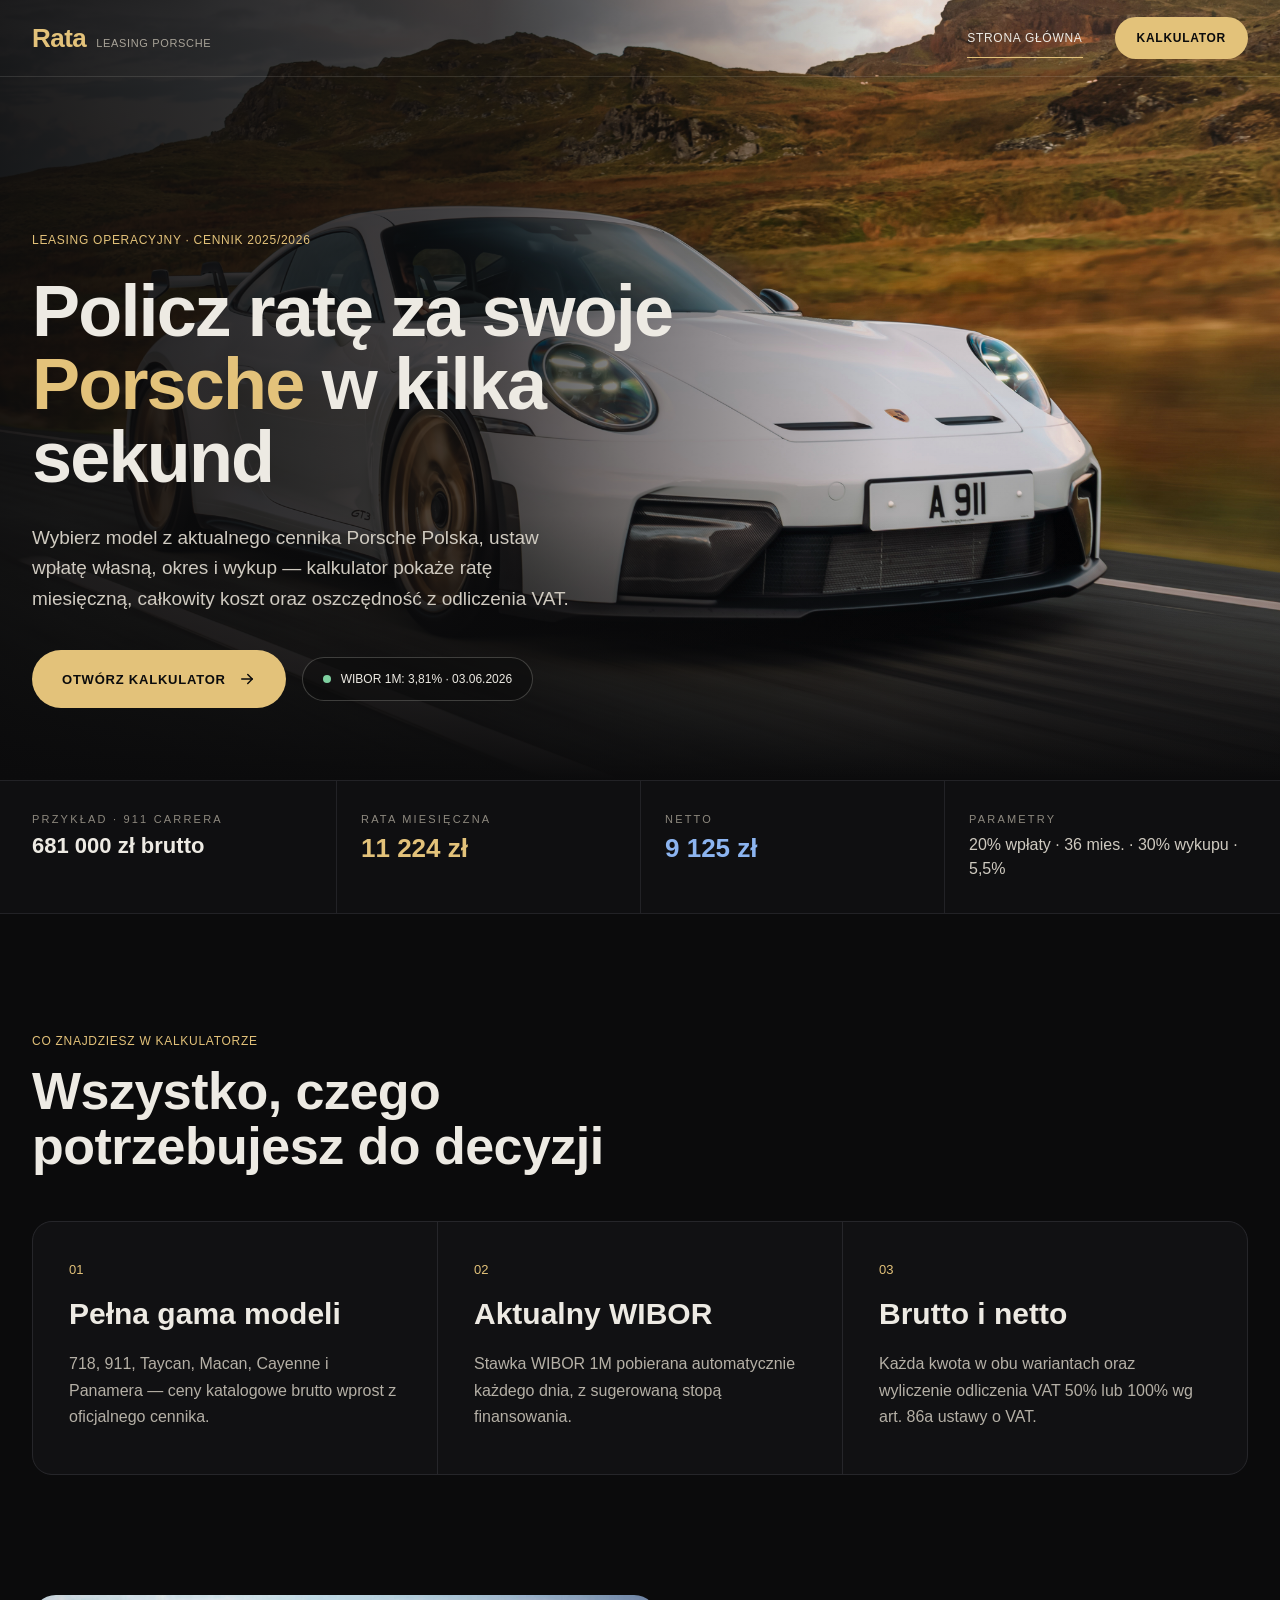
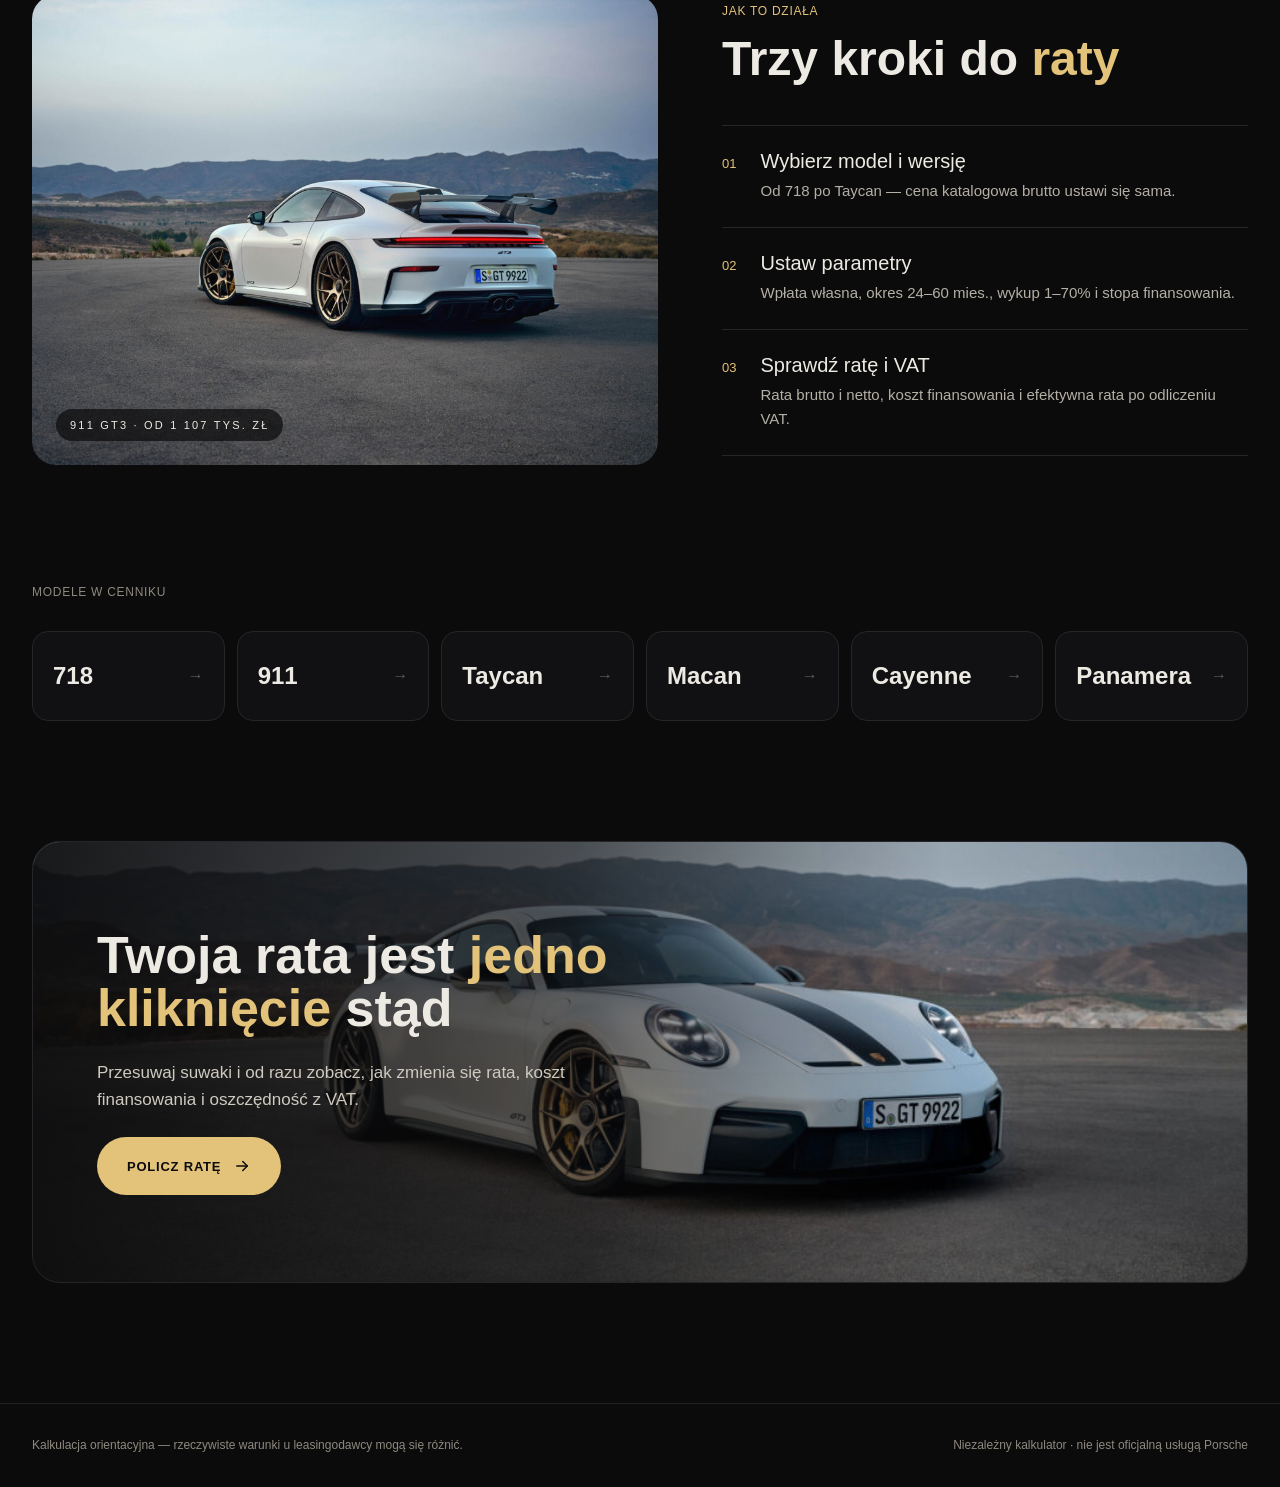
==== commit 23c03d50: "Add files via upload" ====
--- a/index.html
+++ b/index.html
@@ -30,8 +30,7 @@
       </a>
       <div style="display: flex; align-items: center; gap: 32px; flex-wrap: wrap">
         <a href="/" class="navlink" style="font-family: -apple-system, BlinkMacSystemFont, 'SF Pro Text', 'Helvetica Neue', Helvetica, sans-serif; font-size: 12px; letter-spacing: 0.06em; text-transform: uppercase; color: #EDEAE3; padding: 12px 0; border-bottom: 1px solid #E3C27A">Strona główna</a>
-        <a href="/kalkulator" class="navlink" style="font-family: -apple-system, BlinkMacSystemFont, 'SF Pro Text', 'Helvetica Neue', Helvetica, sans-serif; font-size: 12px; letter-spacing: 0.06em; text-transform: uppercase; padding: 12px 0">Kalkulator</a>
-        <a href="/kalkulator" class="btn-gold" style="font-family: -apple-system, BlinkMacSystemFont, 'SF Pro Text', 'Helvetica Neue', Helvetica, sans-serif; font-size: 12px; letter-spacing: 0.06em; text-transform: uppercase; text-decoration: none; color: #0B0B0C; background: #E3C27A; padding: 14px 22px; border-radius: 999px; font-weight: 600">Policz ratę</a>
+        <a href="/kalkulator" class="btn-gold" style="font-family: -apple-system, BlinkMacSystemFont, 'SF Pro Text', 'Helvetica Neue', Helvetica, sans-serif; font-size: 12px; letter-spacing: 0.06em; text-transform: uppercase; text-decoration: none; color: #0B0B0C; background: #E3C27A; padding: 14px 22px; border-radius: 999px; font-weight: 600">Kalkulator</a>
       </div>
     </nav>
   </header>
